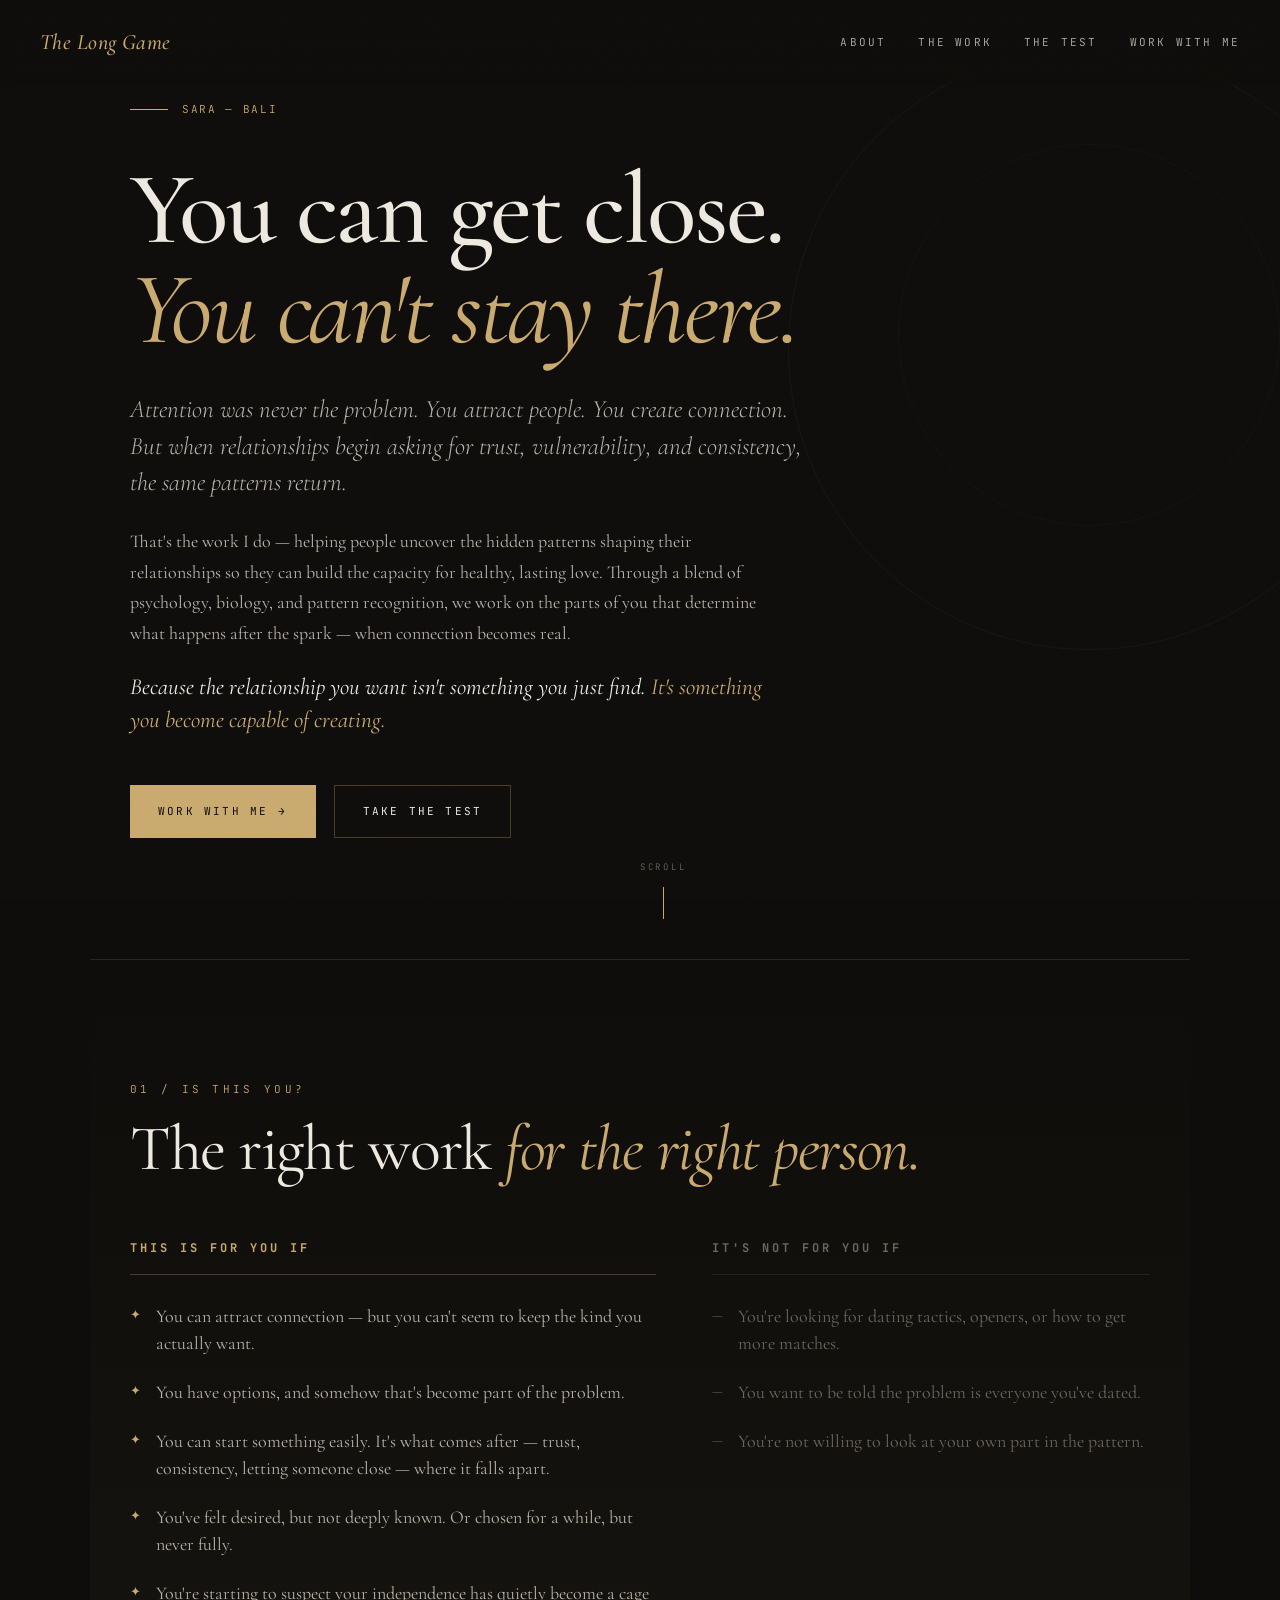
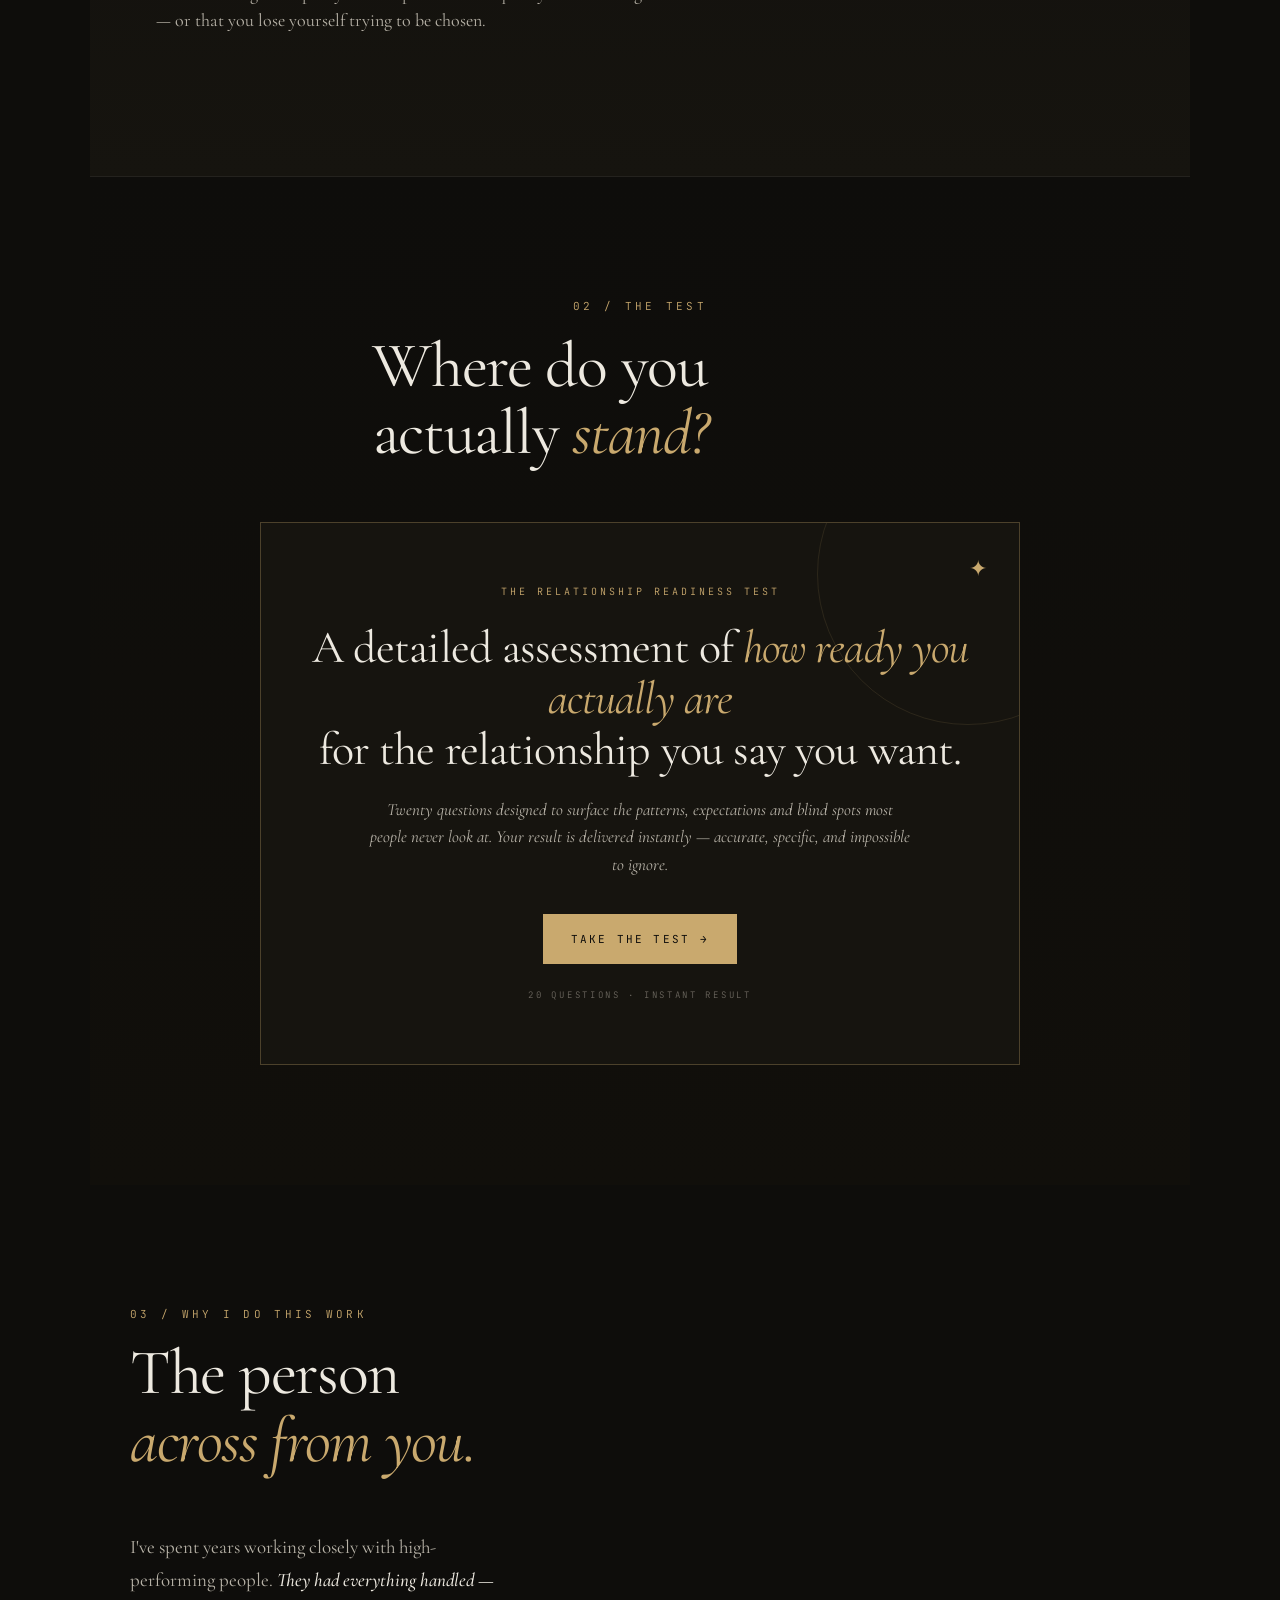
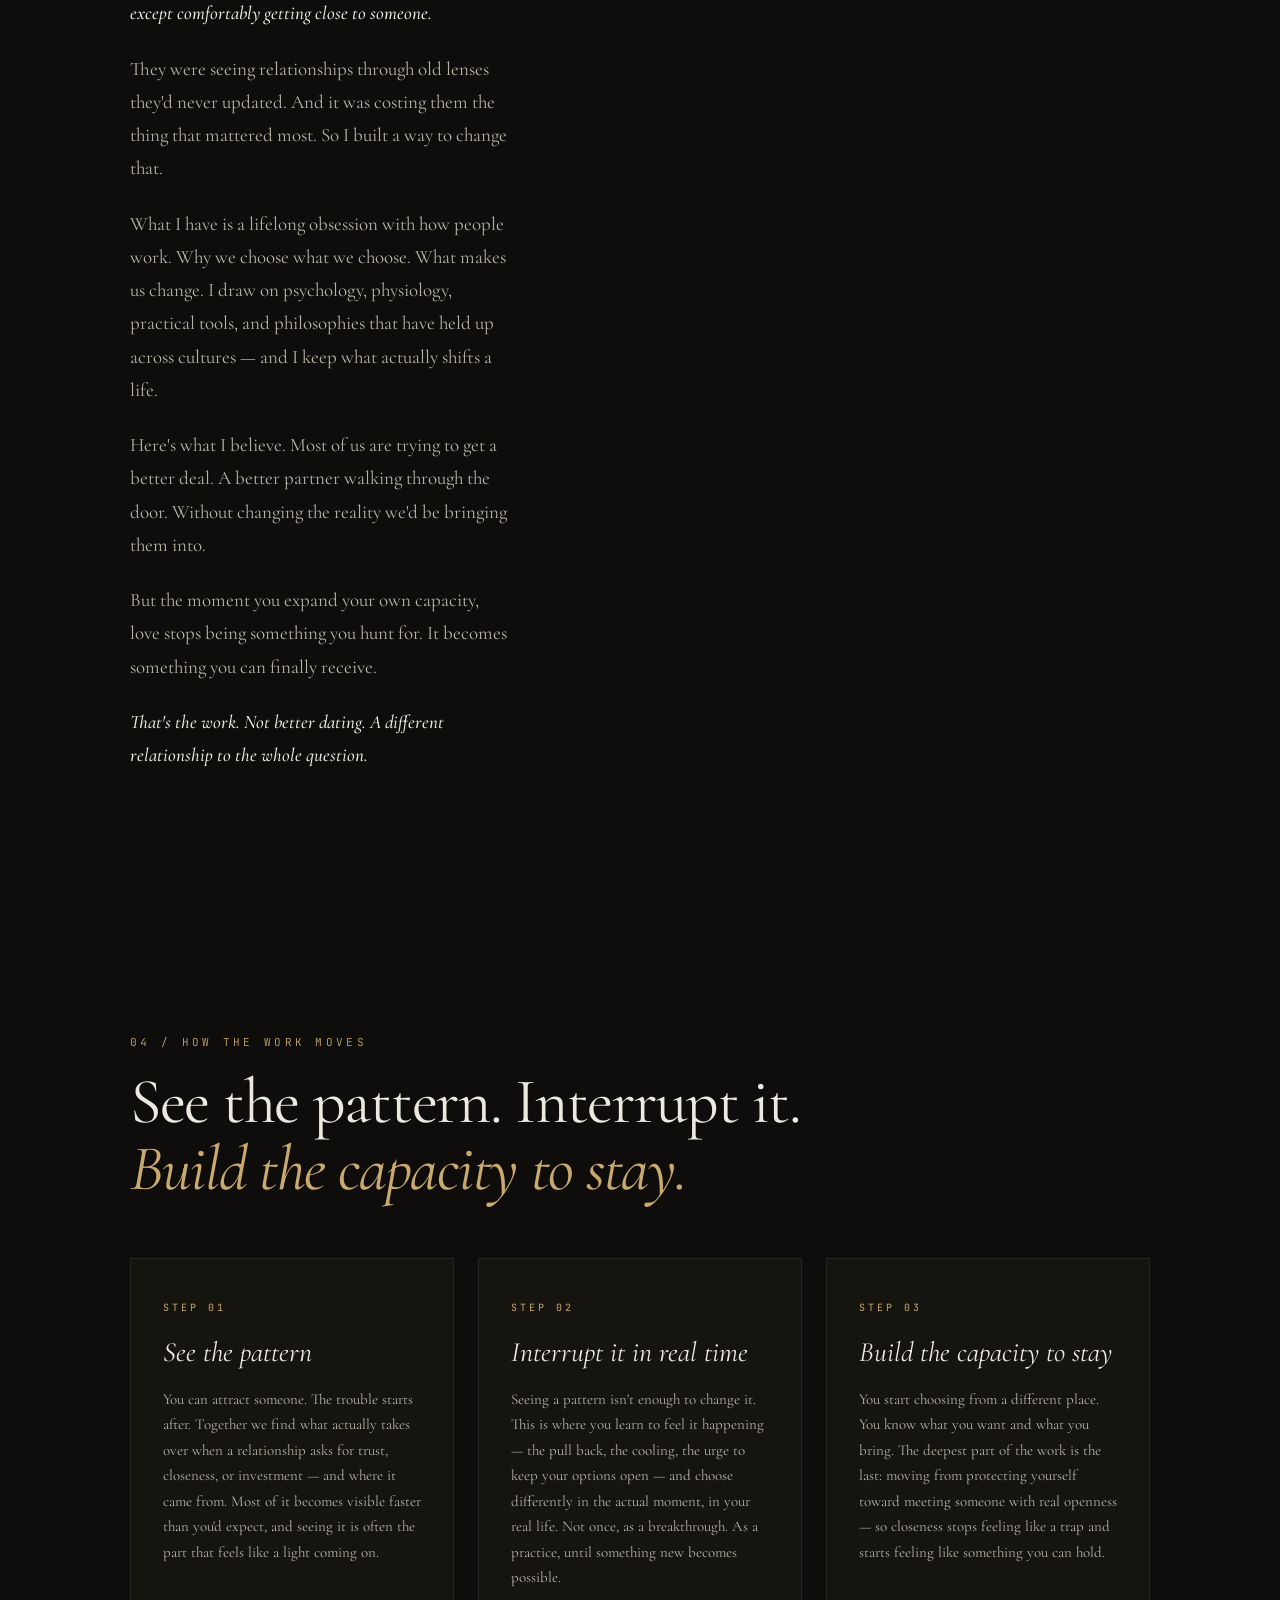
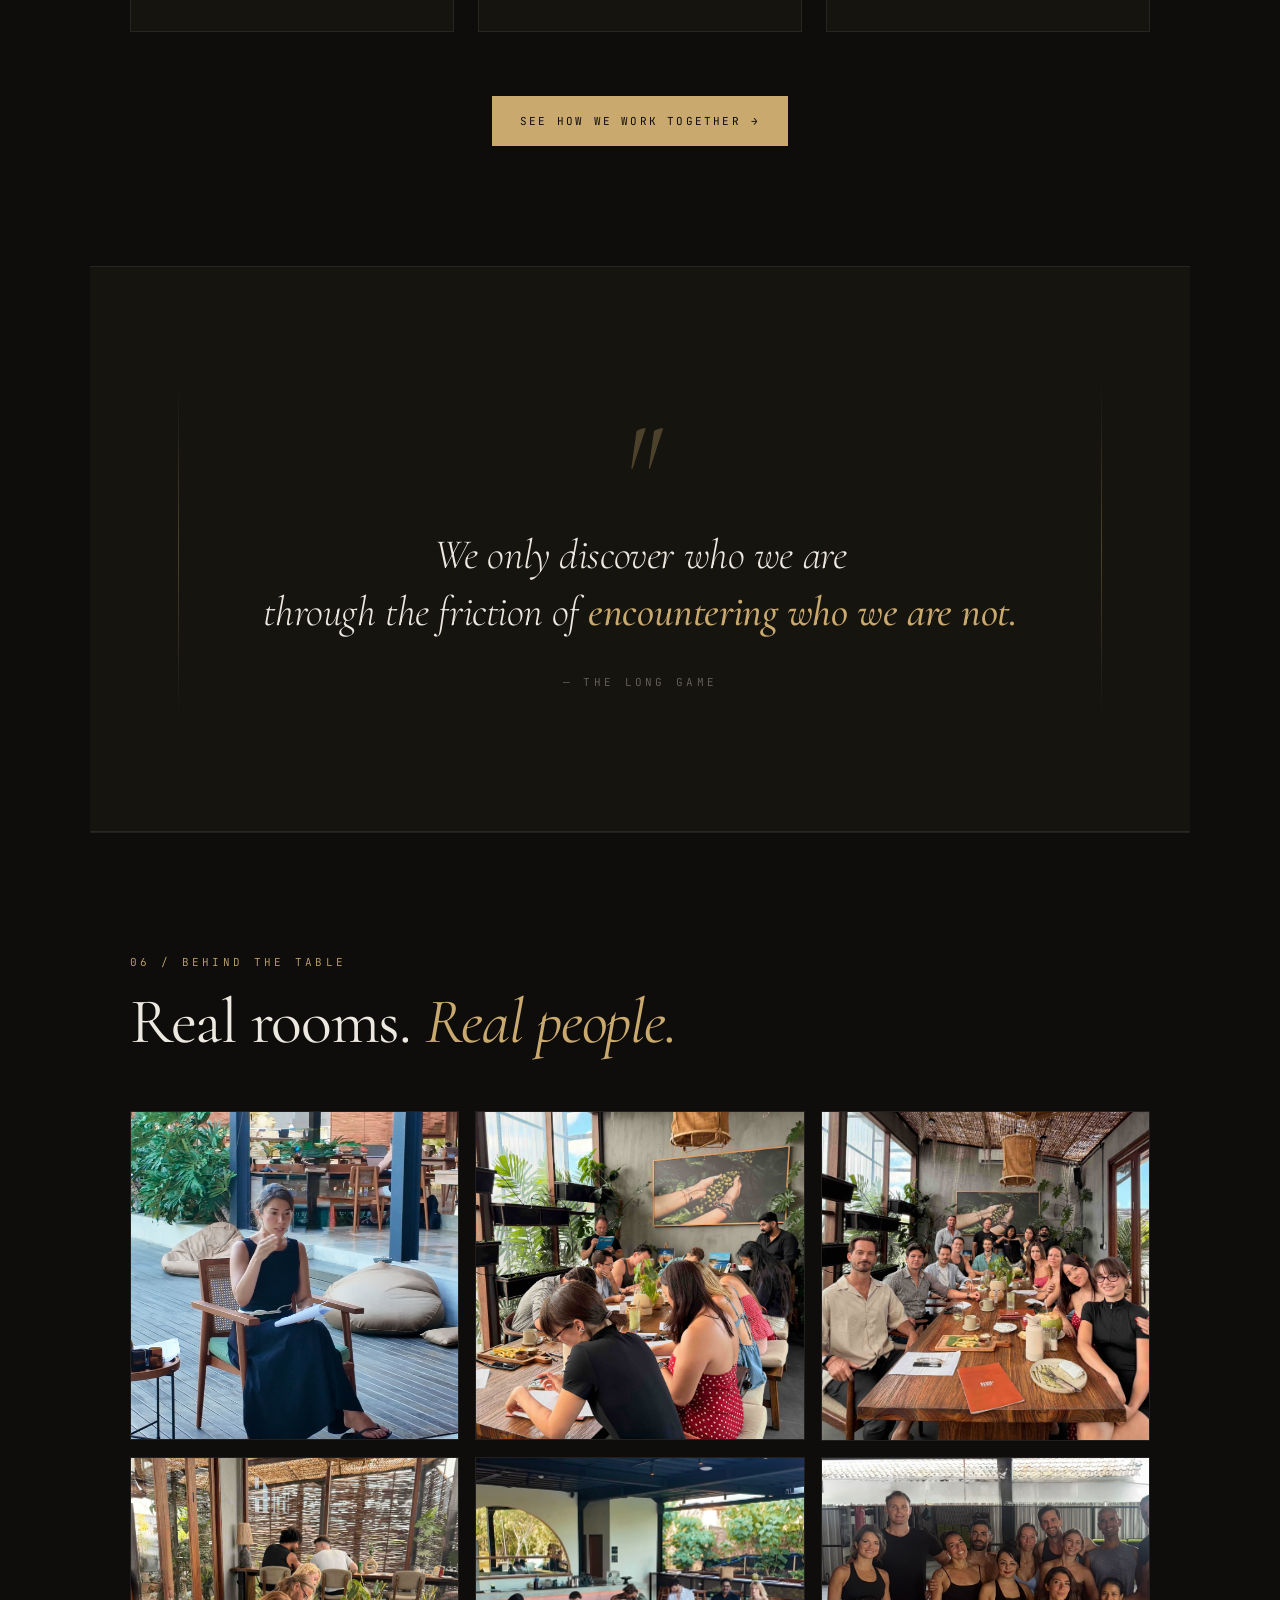
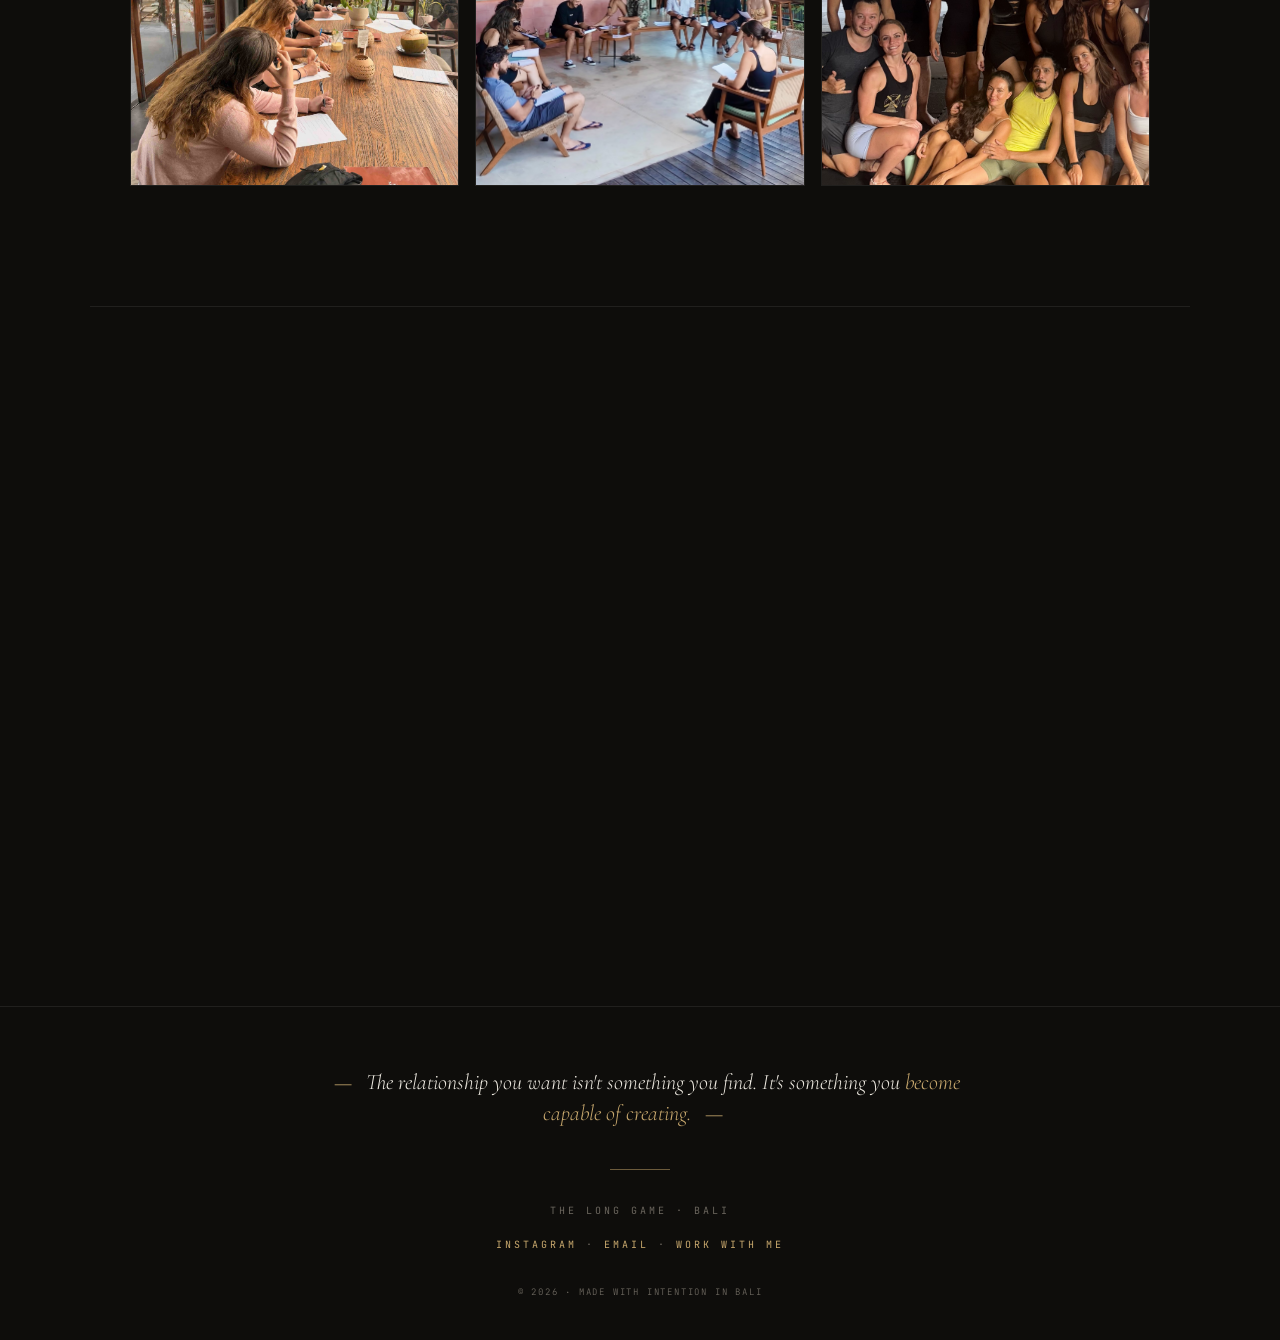
==== index-v2.html @ 8ab4382d "Add files via upload" ====
<!DOCTYPE html>
<html lang="en">
<head>
<meta charset="UTF-8">
<meta name="viewport" content="width=device-width, initial-scale=1.0">
<title>The Long Game — Sara · Bali</title>
<meta name="description" content="For people who can attract connection but struggle to sustain it. The work of building the capacity for love that lasts.">
<link rel="preconnect" href="https://fonts.googleapis.com">
<link rel="preconnect" href="https://fonts.gstatic.com" crossorigin>
<link href="https://fonts.googleapis.com/css2?family=Cormorant+Garamond:ital,wght@0,300;0,400;0,500;0,600;0,700;1,300;1,400;1,500;1,600&family=JetBrains+Mono:wght@300;400;500&display=swap" rel="stylesheet">
<style>
:root {
  --bg: #0e0d0b;
  --surface: #16140f;
  --gold: #c9a96e;
  --gold-dim: rgba(201, 169, 110, 0.12);
  --gold-mid: rgba(201, 169, 110, 0.3);
  --cream: #ede9e0;
  --soft: #b8b3a8;
  --muted: #6b665e;
  --red: #8B3A3A;
  --line: rgba(255, 255, 255, 0.08);
}
* { margin: 0; padding: 0; box-sizing: border-box; }
html { scroll-behavior: smooth; }
body {
  background: var(--bg);
  color: var(--cream);
  font-family: 'Cormorant Garamond', 'Georgia', serif;
  font-weight: 400;
  font-size: 18px;
  line-height: 1.7;
  overflow-x: hidden;
}
::selection { background: var(--gold); color: var(--bg); }
/* Grain overlay */
body::before {
  content: '';
  position: fixed;
  inset: 0;
  pointer-events: none;
  z-index: 1000;
  opacity: 0.06;
  background-image: url("data:image/svg+xml,%3Csvg viewBox='0 0 256 256' xmlns='http://www.w3.org/2000/svg'%3E%3Cfilter id='n'%3E%3CfeTurbulence type='fractalNoise' baseFrequency='0.9' numOctaves='4' stitchTiles='stitch'/%3E%3C/filter%3E%3Crect width='100%25' height='100%25' filter='url(%23n)'/%3E%3C/svg%3E");
  mix-blend-mode: overlay;
}
.mono {
  font-family: 'JetBrains Mono', monospace;
  font-weight: 300;
  letter-spacing: 0.15em;
  text-transform: uppercase;
}
/* ─── NAV ─── */
nav {
  position: fixed;
  top: 0; left: 0; right: 0;
  z-index: 100;
  padding: 24px 40px;
  display: flex;
  justify-content: space-between;
  align-items: center;
  background: linear-gradient(180deg, rgba(14, 13, 11, 0.95), rgba(14, 13, 11, 0));
  backdrop-filter: blur(8px);
  -webkit-backdrop-filter: blur(8px);
}
.logo {
  font-family: 'Cormorant Garamond', serif;
  font-style: italic;
  font-size: 22px;
  color: var(--gold);
  letter-spacing: 0.02em;
  font-weight: 500;
}
nav .links {
  display: flex;
  gap: 32px;
}
nav a {
  color: var(--soft);
  text-decoration: none;
  font-family: 'JetBrains Mono', monospace;
  font-size: 11px;
  font-weight: 300;
  letter-spacing: 0.2em;
  text-transform: uppercase;
  transition: color 0.3s ease;
}
nav a:hover { color: var(--gold); }
@media (max-width: 768px) {
  nav { padding: 18px 22px; }
  nav .links { display: none; }
}
/* ─── HERO ─── */
.hero {
  min-height: 100vh;
  position: relative;
  display: flex;
  flex-direction: column;
  justify-content: center;
  padding: 100px 40px 60px;
  max-width: 1100px;
  margin: 0 auto;
}
.hero::before {
  content: '';
  position: absolute;
  width: 600px; height: 600px;
  border-radius: 50%;
  border: 1px solid rgba(201, 169, 110, 0.06);
  top: 5%; right: -200px;
  z-index: 0;
}
.hero::after {
  content: '';
  position: absolute;
  width: 380px; height: 380px;
  border-radius: 50%;
  border: 1px solid rgba(201, 169, 110, 0.04);
  top: 15%; right: -90px;
  z-index: 0;
}
.eyebrow {
  position: relative;
  z-index: 2;
  display: inline-flex;
  align-items: center;
  gap: 14px;
  margin-bottom: 40px;
  color: var(--gold);
  font-size: 11px;
  opacity: 0;
  animation: fadeUp 1s ease 0.2s forwards;
}
.eyebrow::before {
  content: '';
  width: 38px; height: 1px;
  background: var(--gold);
}
.hero h1 {
  position: relative;
  z-index: 2;
  font-size: clamp(44px, 8vw, 104px);
  line-height: 0.98;
  font-weight: 500;
  letter-spacing: -0.025em;
  margin-bottom: 32px;
  color: var(--cream);
  opacity: 0;
  animation: fadeUp 1.2s ease 0.4s forwards;
}
.hero h1 em {
  font-style: italic;
  font-weight: 400;
  color: var(--gold);
}
.hero-sub {
  position: relative;
  z-index: 2;
  font-size: clamp(19px, 2.2vw, 25px);
  font-style: italic;
  color: var(--soft);
  max-width: 680px;
  line-height: 1.45;
  margin-bottom: 26px;
  font-weight: 300;
  opacity: 0;
  animation: fadeUp 1.2s ease 0.7s forwards;
}
.hero-body {
  position: relative;
  z-index: 2;
  font-size: 18px;
  color: var(--soft);
  max-width: 640px;
  line-height: 1.7;
  margin-bottom: 22px;
  opacity: 0;
  animation: fadeUp 1.2s ease 0.85s forwards;
}
.hero-kicker {
  position: relative;
  z-index: 2;
  font-size: clamp(19px, 2vw, 23px);
  font-style: italic;
  color: var(--cream);
  max-width: 640px;
  line-height: 1.45;
  margin-bottom: 48px;
  opacity: 0;
  animation: fadeUp 1.2s ease 1s forwards;
}
.hero-kicker em { color: var(--gold); font-style: italic; }
.hero-cta {
  position: relative;
  z-index: 2;
  display: flex;
  gap: 18px;
  flex-wrap: wrap;
  opacity: 0;
  animation: fadeUp 1.2s ease 1.15s forwards;
}
.btn {
  display: inline-flex;
  align-items: center;
  gap: 10px;
  padding: 16px 28px;
  font-family: 'JetBrains Mono', monospace;
  font-size: 11px;
  font-weight: 400;
  letter-spacing: 0.2em;
  text-transform: uppercase;
  text-decoration: none;
  cursor: pointer;
  border: none;
  transition: all 0.3s ease;
}
.btn-primary {
  background: var(--gold);
  color: var(--bg);
}
.btn-primary:hover {
  background: var(--cream);
  transform: translateY(-2px);
}
.btn-ghost {
  background: transparent;
  color: var(--cream);
  border: 1px solid var(--gold-mid);
}
.btn-ghost:hover {
  border-color: var(--gold);
  color: var(--gold);
  background: var(--gold-dim);
}
.btn .arrow {
  transition: transform 0.3s ease;
}
.btn:hover .arrow {
  transform: translateX(4px);
}
.scroll-indicator {
  position: absolute;
  bottom: 40px;
  left: 50%;
  transform: translateX(-50%);
  font-family: 'JetBrains Mono', monospace;
  font-size: 9px;
  letter-spacing: 0.3em;
  color: var(--muted);
  opacity: 0;
  animation: fadeUp 1s ease 1.3s forwards;
  text-transform: uppercase;
}
.scroll-indicator::after {
  content: '';
  display: block;
  width: 1px; height: 32px;
  background: var(--gold);
  margin: 12px auto 0;
  animation: scroll-pulse 2s ease infinite;
}
@keyframes fadeUp {
  from { opacity: 0; transform: translateY(20px); }
  to { opacity: 1; transform: translateY(0); }
}
@keyframes scroll-pulse {
  0%, 100% { transform: scaleY(1); opacity: 1; }
  50% { transform: scaleY(0.4); opacity: 0.4; }
}
/* ─── SECTION GENERAL ─── */
section {
  padding: 120px 40px;
  max-width: 1100px;
  margin: 0 auto;
  position: relative;
}
.section-num {
  font-family: 'JetBrains Mono', monospace;
  font-size: 11px;
  font-weight: 300;
  letter-spacing: 0.3em;
  color: var(--gold);
  margin-bottom: 16px;
  display: block;
  text-transform: uppercase;
}
.section-title {
  font-size: clamp(36px, 5.5vw, 64px);
  line-height: 1.05;
  font-weight: 400;
  letter-spacing: -0.02em;
  margin-bottom: 56px;
  color: var(--cream);
  max-width: 820px;
}
.section-title em {
  font-style: italic;
  color: var(--gold);
}
/* ─── FILTER (Is this you) ─── */
.filter-section {
  background: linear-gradient(180deg, var(--bg) 0%, var(--surface) 100%);
  border-top: 1px solid var(--line);
}
.filter-grid {
  display: grid;
  grid-template-columns: 1.2fr 1fr;
  gap: 56px;
}
@media (max-width: 900px) {
  .filter-grid { grid-template-columns: 1fr; gap: 40px; }
}
.filter-col h3 {
  font-family: 'JetBrains Mono', monospace;
  font-size: 12px;
  letter-spacing: 0.25em;
  text-transform: uppercase;
  color: var(--gold);
  margin-bottom: 28px;
  padding-bottom: 16px;
  border-bottom: 1px solid var(--gold-mid);
}
.filter-col.no h3 { color: var(--muted); border-bottom-color: var(--line); }
.filter-col ul { list-style: none; }
.filter-col li {
  font-size: 18px;
  line-height: 1.5;
  color: var(--soft);
  margin-bottom: 22px;
  padding-left: 26px;
  position: relative;
}
.filter-col li::before {
  content: '✦';
  position: absolute;
  left: 0;
  color: var(--gold);
  font-size: 13px;
  top: 3px;
}
.filter-col.no li { color: var(--muted); }
.filter-col.no li::before { content: '—'; color: var(--muted); }
/* ─── ABOUT ─── */
.about-grid {
  display: grid;
  grid-template-columns: 1fr 1fr;
  gap: 80px;
  align-items: center;
}
@media (max-width: 900px) {
  .about-grid { grid-template-columns: 1fr; gap: 60px; }
}
.about-text p {
  font-size: 19px;
  line-height: 1.75;
  color: var(--soft);
  margin-bottom: 22px;
}
.about-text p strong {
  color: var(--cream);
  font-weight: 500;
  font-style: italic;
}
.about-text iframe { width: 100%; aspect-ratio: 16/9; height: auto; border: 1px solid var(--gold-mid); }
/* ─── HOW THE WORK MOVES (steps) ─── */
.steps-section { background: var(--bg); }
.steps-grid {
  display: grid;
  grid-template-columns: repeat(3, 1fr);
  gap: 24px;
}
@media (max-width: 900px) { .steps-grid { grid-template-columns: 1fr; } }
.step-card {
  background: var(--surface);
  border: 1px solid var(--line);
  padding: 40px 32px;
  position: relative;
  overflow: hidden;
  transition: all 0.4s ease;
}
.step-card:hover { border-color: var(--gold-mid); transform: translateY(-4px); }
.step-num {
  font-family: 'JetBrains Mono', monospace;
  font-size: 10px;
  letter-spacing: 0.3em;
  color: var(--gold);
  text-transform: uppercase;
  margin-bottom: 20px;
}
.step-card h3 {
  font-size: 28px;
  font-weight: 400;
  font-style: italic;
  color: var(--cream);
  margin-bottom: 18px;
  line-height: 1.15;
}
.step-card p { font-size: 15px; line-height: 1.7; color: var(--soft); }
.steps-cta { text-align: center; margin-top: 64px; }
/* ─── PHILOSOPHY QUOTE ─── */
.quote-section {
  padding: 140px 40px;
  text-align: center;
  background: var(--surface);
  border-top: 1px solid var(--line);
  border-bottom: 1px solid var(--line);
  position: relative;
  overflow: hidden;
}
.quote-section::before, .quote-section::after {
  content: '';
  position: absolute;
  width: 1px;
  background: linear-gradient(180deg, transparent, var(--gold-mid), transparent);
  height: 60%;
  top: 20%;
}
.quote-section::before { left: 8%; }
.quote-section::after { right: 8%; }
.quote-mark {
  font-family: 'Cormorant Garamond', serif;
  font-size: 120px;
  color: var(--gold);
  line-height: 1;
  opacity: 0.3;
  font-style: italic;
}
.quote-text {
  font-size: clamp(24px, 3.5vw, 42px);
  font-style: italic;
  font-weight: 300;
  line-height: 1.35;
  max-width: 900px;
  margin: 0 auto 32px;
  color: var(--cream);
  letter-spacing: -0.01em;
}
.quote-text em { color: var(--gold); font-weight: 500; }
.quote-attribution {
  font-family: 'JetBrains Mono', monospace;
  font-size: 11px;
  letter-spacing: 0.3em;
  color: var(--muted);
  text-transform: uppercase;
}
/* ─── THE TEST ─── */
.test-section {
  background: linear-gradient(180deg, var(--bg) 0%, #110f0b 100%);
  text-align: center;
  border-top: 1px solid var(--line);
}
.test-card {
  max-width: 760px;
  margin: 40px auto 0;
  padding: 60px 50px;
  background: var(--surface);
  border: 1px solid var(--gold-mid);
  position: relative;
  overflow: hidden;
}
.test-card::before {
  content: '';
  position: absolute;
  width: 300px; height: 300px;
  border-radius: 50%;
  border: 1px solid var(--gold-mid);
  top: -100px; right: -100px;
  opacity: 0.4;
}
.test-card::after {
  content: '✦';
  position: absolute;
  top: 28px; right: 32px;
  color: var(--gold);
  font-size: 22px;
  font-family: 'Cormorant Garamond', serif;
}
.test-eyebrow {
  font-family: 'JetBrains Mono', monospace;
  font-size: 10px;
  letter-spacing: 0.3em;
  color: var(--gold);
  text-transform: uppercase;
  margin-bottom: 22px;
  position: relative;
  z-index: 2;
}
.test-card h3 {
  font-size: clamp(30px, 4.5vw, 46px);
  font-weight: 400;
  line-height: 1.1;
  color: var(--cream);
  margin-bottom: 22px;
  letter-spacing: -0.02em;
  position: relative;
  z-index: 2;
}
.test-card h3 em { font-style: italic; color: var(--gold); }
.test-card p {
  font-size: 17px;
  font-style: italic;
  color: var(--soft);
  line-height: 1.6;
  max-width: 540px;
  margin: 0 auto 36px;
  position: relative;
  z-index: 2;
}
.test-meta {
  font-family: 'JetBrains Mono', monospace;
  font-size: 9px;
  letter-spacing: 0.3em;
  color: var(--muted);
  text-transform: uppercase;
  margin-top: 24px;
  position: relative;
  z-index: 2;
}
/* ─── TESTIMONIALS (placeholder — unhide when testimonials arrive) ─── */
.proof-section { background: var(--surface); border-top: 1px solid var(--line); border-bottom: 1px solid var(--line); text-align: center; }
.proof-grid { display: grid; grid-template-columns: repeat(3, 1fr); gap: 24px; margin-top: 40px; text-align: left; }
@media (max-width: 900px) { .proof-grid { grid-template-columns: 1fr; } }
.proof-card { background: var(--bg); border: 1px solid var(--line); padding: 36px 30px; }
.proof-card p { font-size: 18px; font-style: italic; color: var(--cream); line-height: 1.5; margin-bottom: 22px; }
.proof-card .who { font-family: 'JetBrains Mono', monospace; font-size: 10px; letter-spacing: 0.2em; text-transform: uppercase; color: var(--gold); }
/* ─── WORKSHOPS GALLERY ─── */
.gallery-section {
  background: var(--bg);
  border-top: 1px solid var(--line);
  border-bottom: 1px solid var(--line);
}
.gallery-grid {
  display: grid;
  grid-template-columns: repeat(3, 1fr);
  gap: 16px;
  margin-top: 40px;
}
@media (max-width: 768px) { .gallery-grid { grid-template-columns: repeat(2, 1fr); } }
.gallery-item {
  position: relative;
  aspect-ratio: 1;
  background: var(--bg);
  border: 1px solid var(--line);
  overflow: hidden;
  cursor: pointer;
  transition: border-color 0.3s ease;
}
.gallery-item:hover { border-color: var(--gold-mid); }
.gallery-img {
  width: 100%; height: 100%;
  object-fit: cover; object-position: center;
  display: block;
  transition: transform 0.5s ease;
  filter: grayscale(8%);
}
.gallery-item:hover .gallery-img { transform: scale(1.04); }
/* ─── CTA / CONTACT ─── */
.cta-section {
  padding: 160px 40px;
  text-align: center;
  background: var(--bg);
  position: relative;
  overflow: hidden;
}
.cta-section::before {
  content: '';
  position: absolute;
  width: 800px; height: 800px;
  border-radius: 50%;
  border: 1px solid rgba(201, 169, 110, 0.04);
  top: 50%; left: 50%;
  transform: translate(-50%, -50%);
}
.cta-section::after {
  content: '';
  position: absolute;
  width: 500px; height: 500px;
  border-radius: 50%;
  border: 1px solid rgba(201, 169, 110, 0.06);
  top: 50%; left: 50%;
  transform: translate(-50%, -50%);
}
.cta-content { position: relative; z-index: 2; max-width: 800px; margin: 0 auto; }
.cta-heading {
  font-size: clamp(40px, 6vw, 76px);
  line-height: 1;
  font-weight: 400;
  letter-spacing: -0.025em;
  color: var(--cream);
  margin-bottom: 32px;
}
.cta-heading em { font-style: italic; color: var(--gold); }
.cta-sub { font-size: 20px; font-style: italic; color: var(--soft); margin-bottom: 48px; line-height: 1.5; }
.cta-row { display: flex; gap: 18px; justify-content: center; flex-wrap: wrap; }
/* ─── FOOTER ─── */
footer { padding: 60px 40px 40px; border-top: 1px solid var(--line); text-align: center; background: var(--bg); }
.footer-quote {
  font-size: 22px;
  font-style: italic;
  color: var(--cream);
  font-weight: 300;
  max-width: 700px;
  margin: 0 auto 40px;
  line-height: 1.4;
}
.footer-quote em { color: var(--gold); font-style: italic; }
.footer-quote::before, .footer-quote::after { content: '—'; color: var(--gold); margin: 0 14px; }
.footer-meta {
  font-family: 'JetBrains Mono', monospace;
  font-size: 10px;
  letter-spacing: 0.3em;
  color: var(--muted);
  text-transform: uppercase;
}
.footer-meta a { color: var(--gold); text-decoration: none; transition: color 0.3s ease; }
.footer-meta a:hover { color: var(--cream); }
.footer-divider { width: 60px; height: 1px; background: var(--gold); margin: 32px auto; opacity: 0.5; }
/* ─── HERO IMAGE ─── */
.hero-image {
  position: absolute;
  right: -40px; top: 50%;
  transform: translateY(-50%);
  width: 46%; height: 85%;
  overflow: hidden; z-index: 1;
  border: 1px solid rgba(201, 169, 110, 0.1);
}
.hero-image::before {
  content: '';
  position: absolute; inset: 0;
  background: linear-gradient(100deg, var(--bg) 0%, rgba(14,13,11,0.3) 45%, transparent 100%);
  z-index: 2;
}
.hero-image::after { content: ''; position: absolute; inset: 0; background: rgba(14, 13, 11, 0.35); z-index: 1; }
.hero-image img { width: 100%; height: 100%; object-fit: cover; object-position: center 30%; filter: grayscale(15%) brightness(0.9); }
@media (max-width: 900px) { .hero-image { display: none; } }
/* Subtle scroll reveal */
.reveal { opacity: 0; transform: translateY(30px); transition: opacity 1s ease, transform 1s ease; }
.reveal.visible { opacity: 1; transform: translateY(0); }
/* ─── MOBILE REFINEMENTS ─── */
@media (max-width: 768px) {
  section { padding: 80px 22px; }
  .hero { padding: 112px 22px 90px; min-height: auto; }
  .hero h1 { margin-bottom: 26px; }
  .hero-sub { margin-bottom: 22px; }
  .quote-section { padding: 90px 22px; }
  .cta-section { padding: 110px 22px; }
  .test-card { padding: 46px 26px; }
  .filter-section, .steps-section { padding-top: 80px; padding-bottom: 80px; }
  .hero-cta { flex-direction: column; align-items: stretch; }
  .hero-cta .btn, .cta-row .btn { width: 100%; justify-content: center; }
  .cta-row { flex-direction: column; align-items: stretch; }
}
</style>
</head>
<body>
<!-- NAV -->
<nav>
  <div class="logo">The Long Game</div>
  <div class="links">
    <a href="#about">About</a>
    <a href="#method">The Work</a>
    <a href="#test">The Test</a>
    <a href="/pricing">Work With Me</a>
  </div>
</nav>
<!-- HERO -->
<section class="hero">
  <div class="eyebrow mono">Sara — Bali</div>
  <h1>You can get close.<br><em>You can't stay there.</em></h1>
  <p class="hero-sub">Attention was never the problem. You attract people. You create connection. But when relationships begin asking for trust, vulnerability, and consistency, the same patterns return.</p>
  <p class="hero-body">That's the work I do — helping people uncover the hidden patterns shaping their relationships so they can build the capacity for healthy, lasting love. Through a blend of psychology, biology, and pattern recognition, we work on the parts of you that determine what happens after the spark — when connection becomes real.</p>
  <p class="hero-kicker">Because the relationship you want isn't something you just find. <em>It's something you become capable of creating.</em></p>
  <div class="hero-cta">
    <a href="/pricing" class="btn btn-primary">
      <span>Work With Me</span>
      <span class="arrow">→</span>
    </a>
    <a href="#test" class="btn btn-ghost">
      <span>Take the Test</span>
    </a>
  </div>
  <p><br><br></p>
  <div class="scroll-indicator mono">Scroll</div>
</section>
<!-- FILTER -->
<section id="for-you" class="filter-section reveal">
  <span class="section-num">01 / Is this you?</span>
  <h2 class="section-title">The right work <em>for the right person.</em></h2>
  <div class="filter-grid">
    <div class="filter-col yes">
      <h3>This is for you if</h3>
      <ul>
        <li>You can attract connection — but you can't seem to keep the kind you actually want.</li>
        <li>You have options, and somehow that's become part of the problem.</li>
        <li>You can start something easily. It's what comes after — trust, consistency, letting someone close — where it falls apart.</li>
        <li>You've felt desired, but not deeply known. Or chosen for a while, but never fully.</li>
        <li>You're starting to suspect your independence has quietly become a cage — or that you lose yourself trying to be chosen.</li>
      </ul>
    </div>
    <div class="filter-col no">
      <h3>It's not for you if</h3>
      <ul>
        <li>You're looking for dating tactics, openers, or how to get more matches.</li>
        <li>You want to be told the problem is everyone you've dated.</li>
        <li>You're not willing to look at your own part in the pattern.</li>
      </ul>
    </div>
  </div>
</section>
<!-- THE TEST (moved up — capture at the recognition peak) -->
<section id="test" class="test-section reveal">
  <span class="section-num">02 / The Test</span>
  <h2 class="section-title">Where do you<br>actually <em>stand?</em></h2>
  <div class="test-card">
    <div class="test-eyebrow mono">The Relationship Readiness Test</div>
    <h3>A detailed assessment of <em>how ready you actually are</em><br>for the relationship you say you want.</h3>
    <p>Twenty questions designed to surface the patterns, expectations and blind spots most people never look at. Your result is delivered instantly — accurate, specific, and impossible to ignore.</p>
    <a href="https://www.saraarbani.com/relationship-readiness-quiz" target="_blank" rel="noopener" class="btn btn-primary">
      <span>Take the Test</span>
      <span class="arrow">→</span>
    </a>
    <div class="test-meta mono">20 Questions · Instant Result</div>
  </div>
</section>
<!-- ABOUT -->
<section id="about" class="reveal">
  <span class="section-num">03 / Why I do this work</span>
  <h2 class="section-title">The person<br><em>across from you.</em></h2>
  <div class="about-grid">
    <div class="about-text">
      <p>I've spent years working closely with high-performing people. <strong>They had everything handled — except comfortably getting close to someone.</strong></p>
      <p>They were seeing relationships through old lenses they'd never updated. And it was costing them the thing that mattered most. So I built a way to change that.</p>
      <p>What I have is a lifelong obsession with how people work. Why we choose what we choose. What makes us change. I draw on psychology, physiology, practical tools, and philosophies that have held up across cultures — and I keep what actually shifts a life.</p>
      <p>Here's what I believe. Most of us are trying to get a better deal. A better partner walking through the door. Without changing the reality we'd be bringing them into.</p>
      <p>But the moment you expand your own capacity, love stops being something you hunt for. It becomes something you can finally receive.</p>
      <p><strong>That's the work. Not better dating. A different relationship to the whole question.</strong></p>
    </div>
    <iframe width="560" height="315" src="https://www.youtube.com/embed/5GcVeJepIIs?si=flMz0RzaoOUw-oSl" title="YouTube video player" frameborder="0" allow="accelerometer; autoplay; clipboard-write; encrypted-media; gyroscope; picture-in-picture; web-share" referrerpolicy="strict-origin-when-cross-origin" allowfullscreen></iframe>
  </div>
</section>
<!-- HOW THE WORK MOVES -->
<section id="method" class="steps-section reveal">
  <span class="section-num">04 / How the work moves</span>
  <h2 class="section-title">See the pattern. Interrupt it.<br><em>Build the capacity to stay.</em></h2>
  <div class="steps-grid">
    <div class="step-card">
      <div class="step-num">Step 01</div>
      <h3>See the pattern</h3>
      <p>You can attract someone. The trouble starts after. Together we find what actually takes over when a relationship asks for trust, closeness, or investment — and where it came from. Most of it becomes visible faster than you'd expect, and seeing it is often the part that feels like a light coming on.</p>
    </div>
    <div class="step-card">
      <div class="step-num">Step 02</div>
      <h3>Interrupt it in real time</h3>
      <p>Seeing a pattern isn't enough to change it. This is where you learn to feel it happening — the pull back, the cooling, the urge to keep your options open — and choose differently in the actual moment, in your real life. Not once, as a breakthrough. As a practice, until something new becomes possible.</p>
    </div>
    <div class="step-card">
      <div class="step-num">Step 03</div>
      <h3>Build the capacity to stay</h3>
      <p>You start choosing from a different place. You know what you want and what you bring. The deepest part of the work is the last: moving from protecting yourself toward meeting someone with real openness — so closeness stops feeling like a trap and starts feeling like something you can hold.</p>
    </div>
  </div>
  <div class="steps-cta">
    <a href="/pricing" class="btn btn-primary">
      <span>See How We Work Together</span>
      <span class="arrow">→</span>
    </a>
  </div>
</section>
<!-- ============================================================ -->
<!-- TESTIMONIALS — unhide this section when your video/written  -->
<!-- testimonials are ready (replace the placeholder cards).     -->
<!-- ============================================================ -->
<!--
<section id="proof" class="proof-section reveal">
  <span class="section-num">05 / In their words</span>
  <h2 class="section-title">What changes <em>when you see it.</em></h2>
  <div class="proof-grid">
    <div class="proof-card">
      <p>"Testimonial quote goes here."</p>
      <div class="who">First name · Context</div>
    </div>
    <div class="proof-card">
      <p>"Testimonial quote goes here."</p>
      <div class="who">First name · Context</div>
    </div>
    <div class="proof-card">
      <p>"Testimonial quote goes here."</p>
      <div class="who">First name · Context</div>
    </div>
  </div>
</section>
-->
<!-- QUOTE (moved deeper, after recognition has compounded) -->
<section class="quote-section reveal">
  <div class="quote-mark">"</div>
  <p class="quote-text">We only discover who we are<br>through the friction of <em>encountering who we are not.</em></p>
  <div class="quote-attribution mono">— The Long Game</div>
</section>
<!-- GALLERY -->
<section class="gallery-section reveal">
  <span class="section-num">06 / Behind the Table</span>
  <h2 class="section-title">Real rooms. <em>Real people.</em></h2>
  <div class="gallery-grid">
    <div class="gallery-item"><img src="images/Tezza-0713.JPG" alt="Workshop" class="gallery-img"></div>
    <div class="gallery-item"><img src="images/IMG_2845.jpg" alt="Group" class="gallery-img"></div>
    <div class="gallery-item"><img src="images/IMG_2852.jpg" alt="Workshop session" class="gallery-img"></div>
    <div class="gallery-item"><img src="images/IMG_4141.jpg" alt="Sara" class="gallery-img"></div>
    <div class="gallery-item"><img src="images/Tezza-8433.JPG" alt="Workshop" class="gallery-img"></div>
    <div class="gallery-item"><img src="images/IMG_4745.jpg" alt="Community" class="gallery-img"></div>
  </div>
</section>
<!-- CTA -->
<section id="contact" class="cta-section reveal">
  <div class="cta-content">
    <span class="section-num">07 / Begin</span>
    <h2 class="cta-heading">Ready to become someone<br><em>who can stay?</em></h2>
    <p class="cta-sub">There are a few ways to begin, depending on where you are and what you're ready for. See them, and choose your starting point.</p>
    <div class="cta-row">
      <a href="/pricing" class="btn btn-primary">
        <span>Work With Me</span>
        <span class="arrow">→</span>
      </a>
      <a href="https://calendly.com/biobible/30min" target="_blank" rel="noopener" class="btn btn-ghost">
        <span>Book a 20-min Call</span>
      </a>
    </div>
  </div>
</section>
<!-- FOOTER -->
<footer>
  <p class="footer-quote">The relationship you want isn't something you find. It's something you <em>become capable of creating.</em></p>
  <div class="footer-divider"></div>
  <div class="footer-meta">
    The Long Game · Bali<br><br>
    <a href="https://instagram.com/saraabani" target="_blank" rel="noopener">Instagram</a> ·
    <a href="mailto:tehrunners@gmail.com">Email</a> ·
    <a href="/pricing">Work With Me</a>
  </div>
  <p style="margin-top: 32px; font-size: 9px; color: var(--muted); letter-spacing: 0.2em;" class="mono">© 2026 · Made with intention in Bali</p>
</footer>
<script>
const observer = new IntersectionObserver((entries) => {
  entries.forEach(entry => {
    if (entry.isIntersecting) { entry.target.classList.add('visible'); }
  });
}, { threshold: 0.1 });
document.querySelectorAll('.reveal').forEach(el => observer.observe(el));
</script>
</body>
</html>
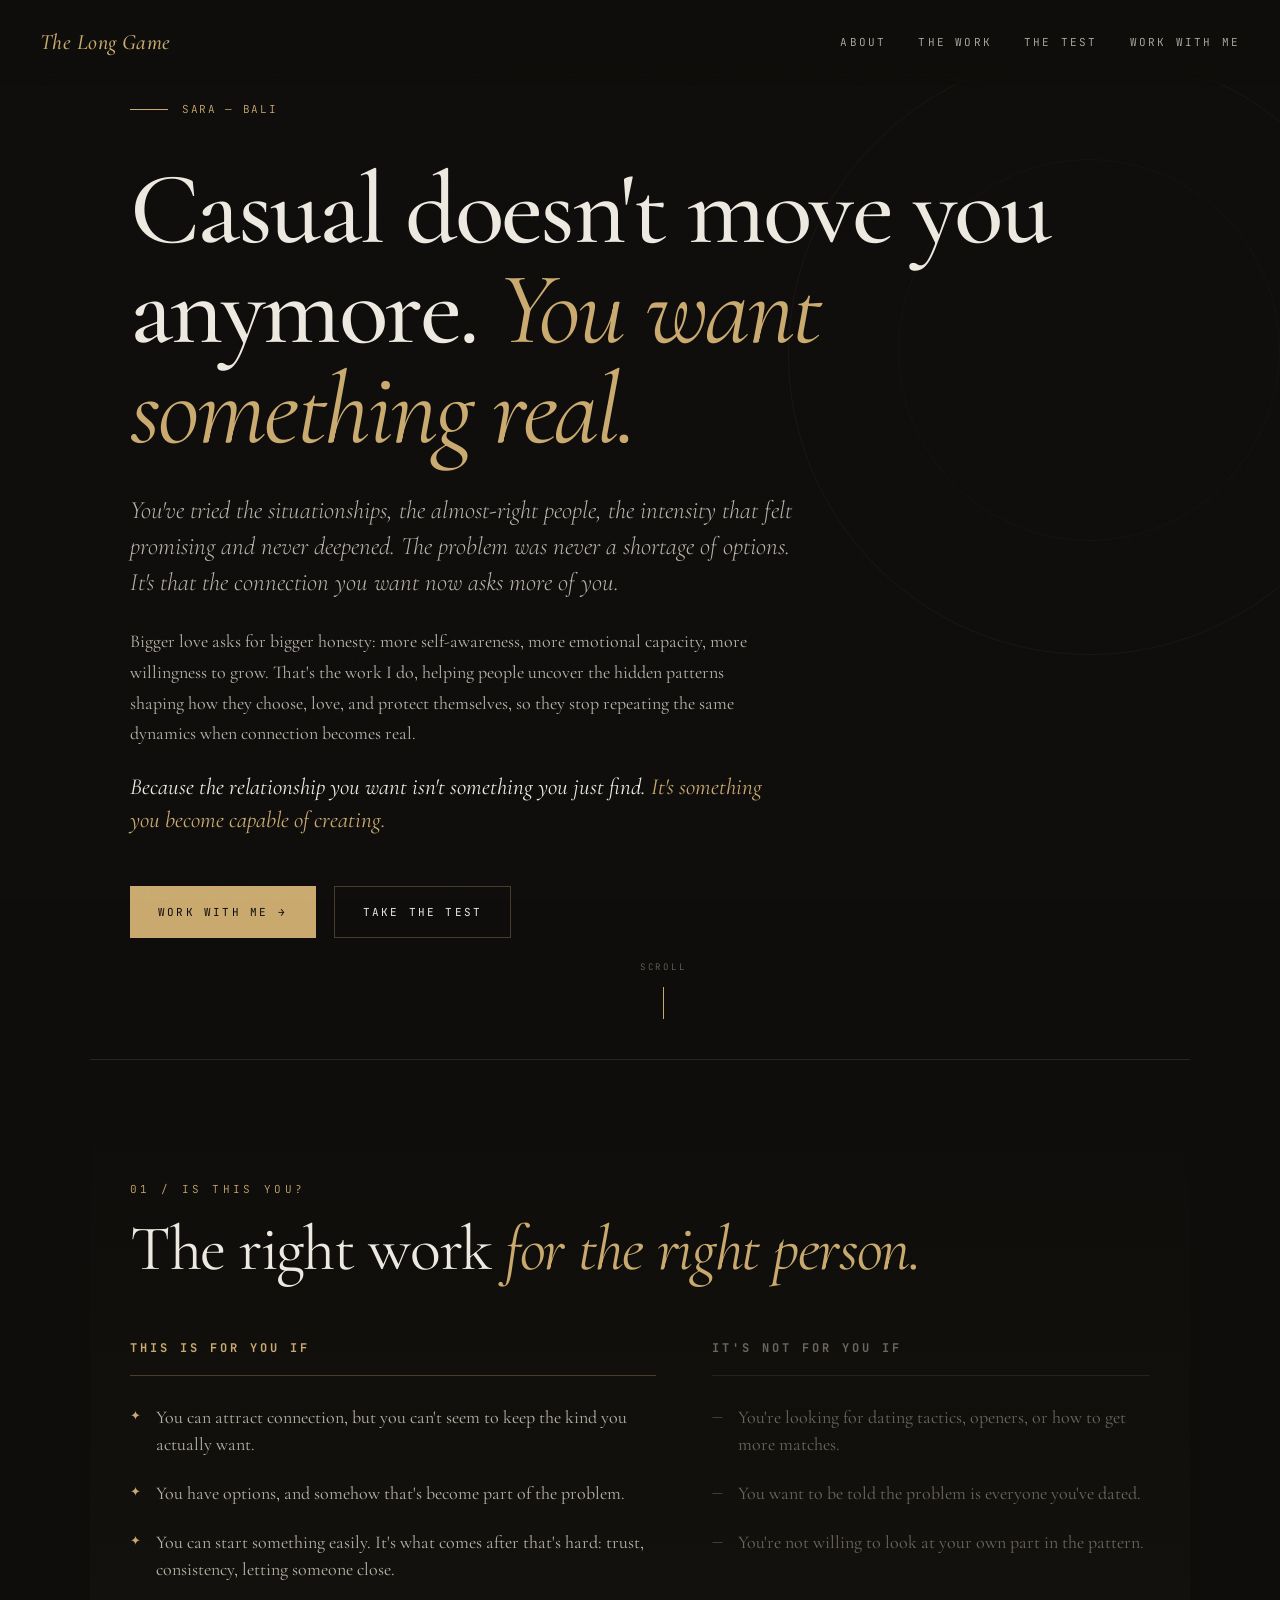
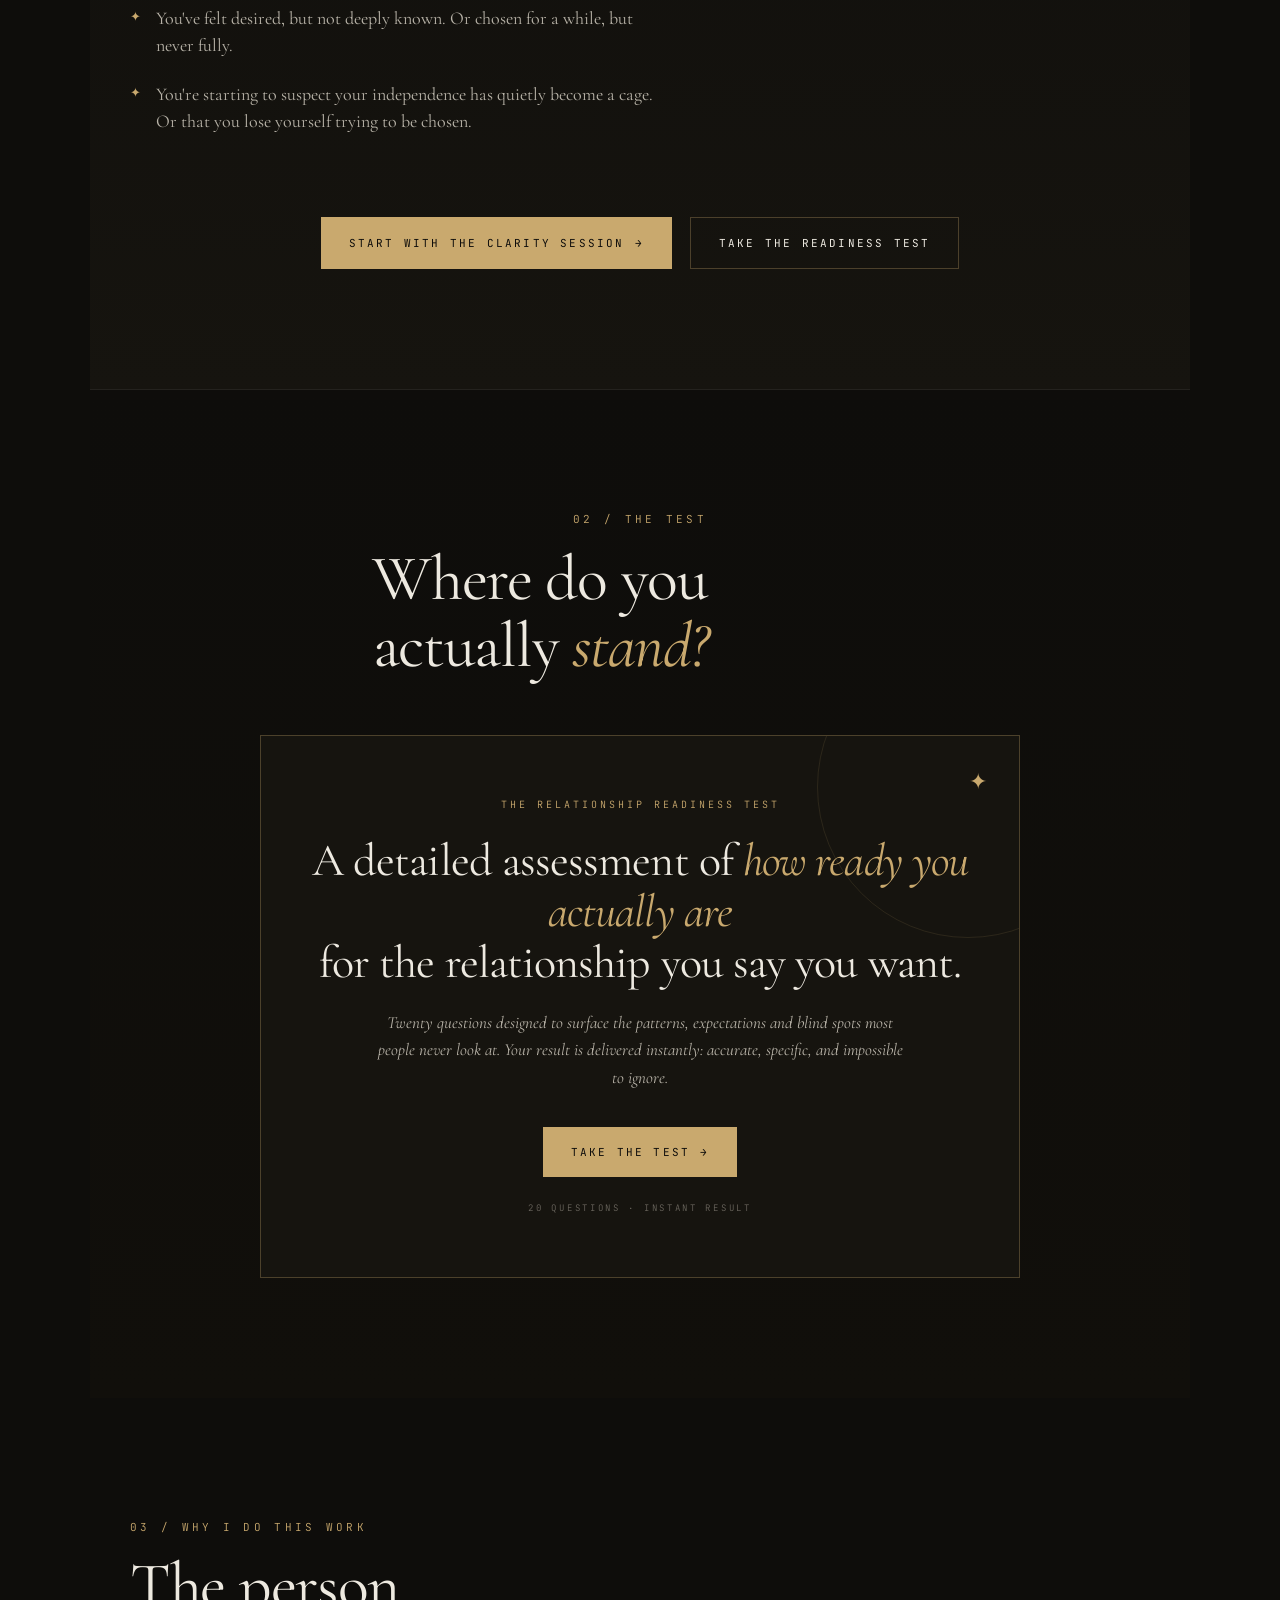
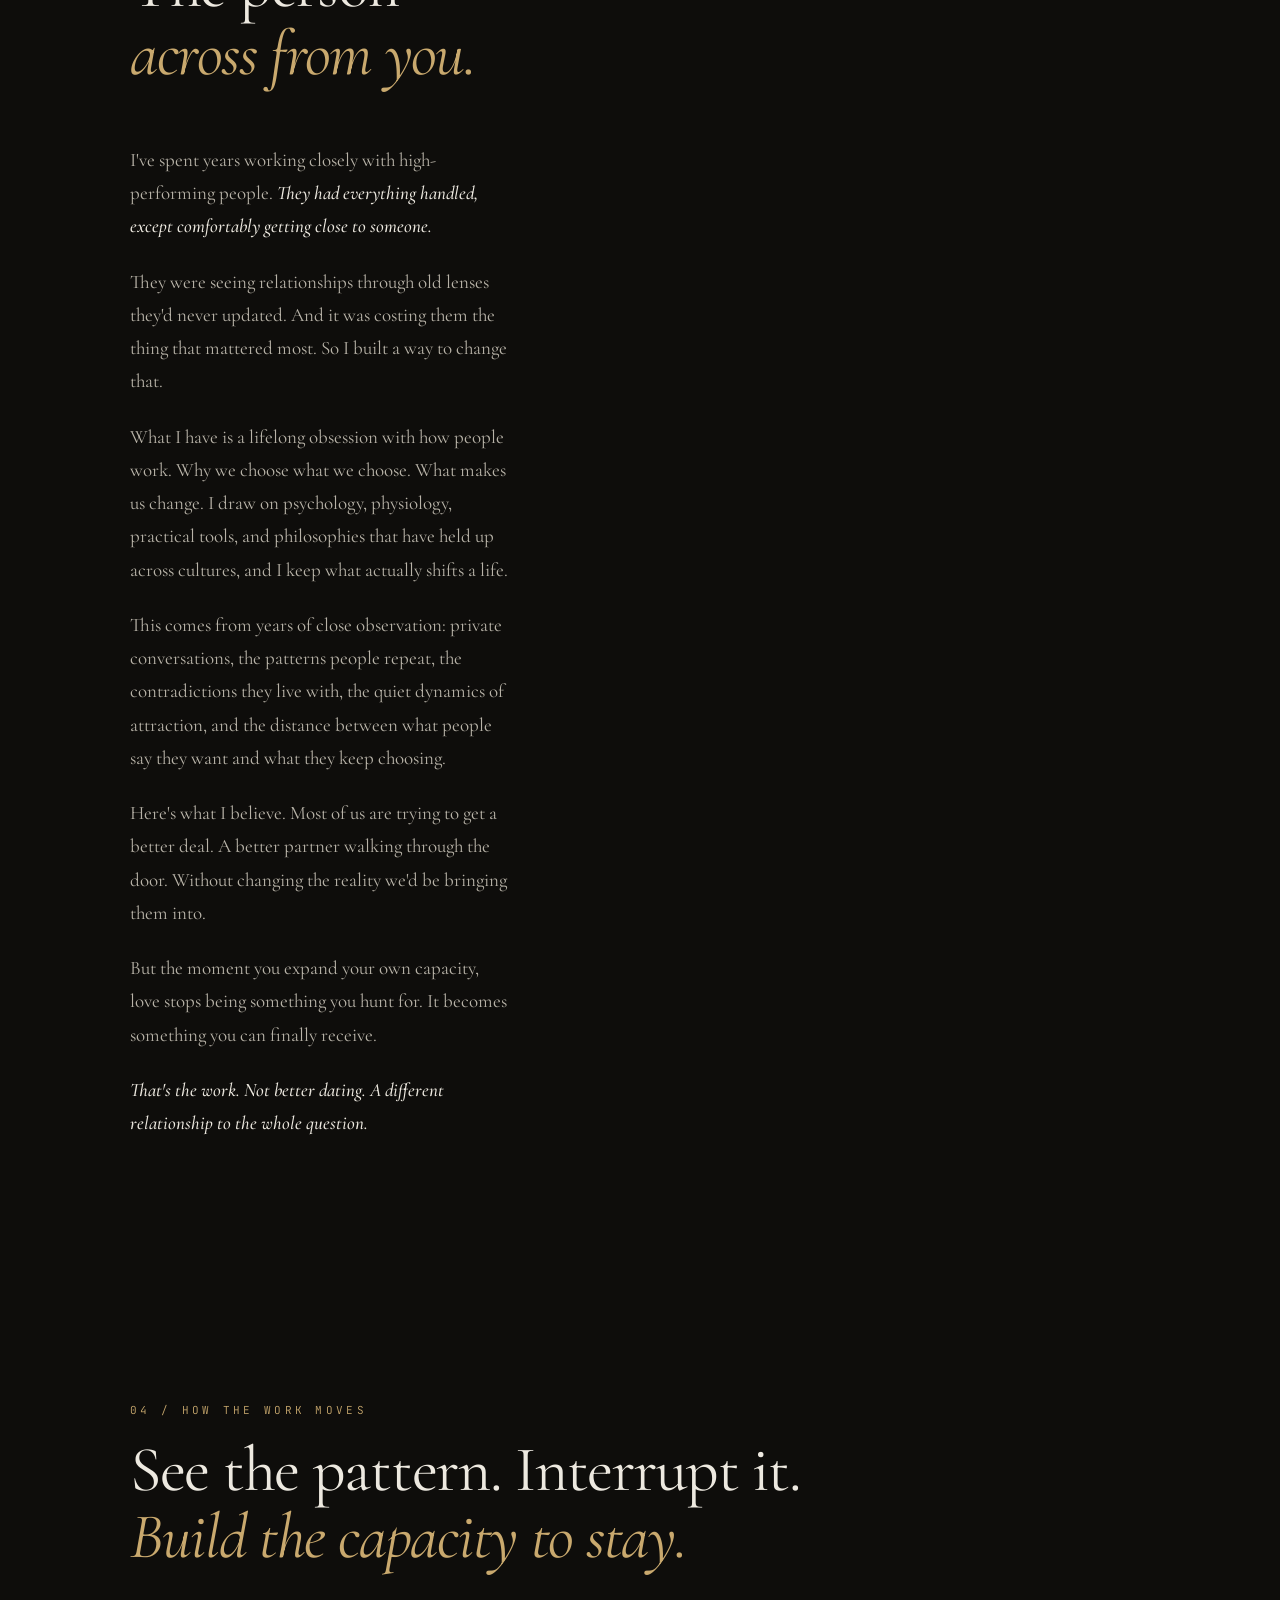
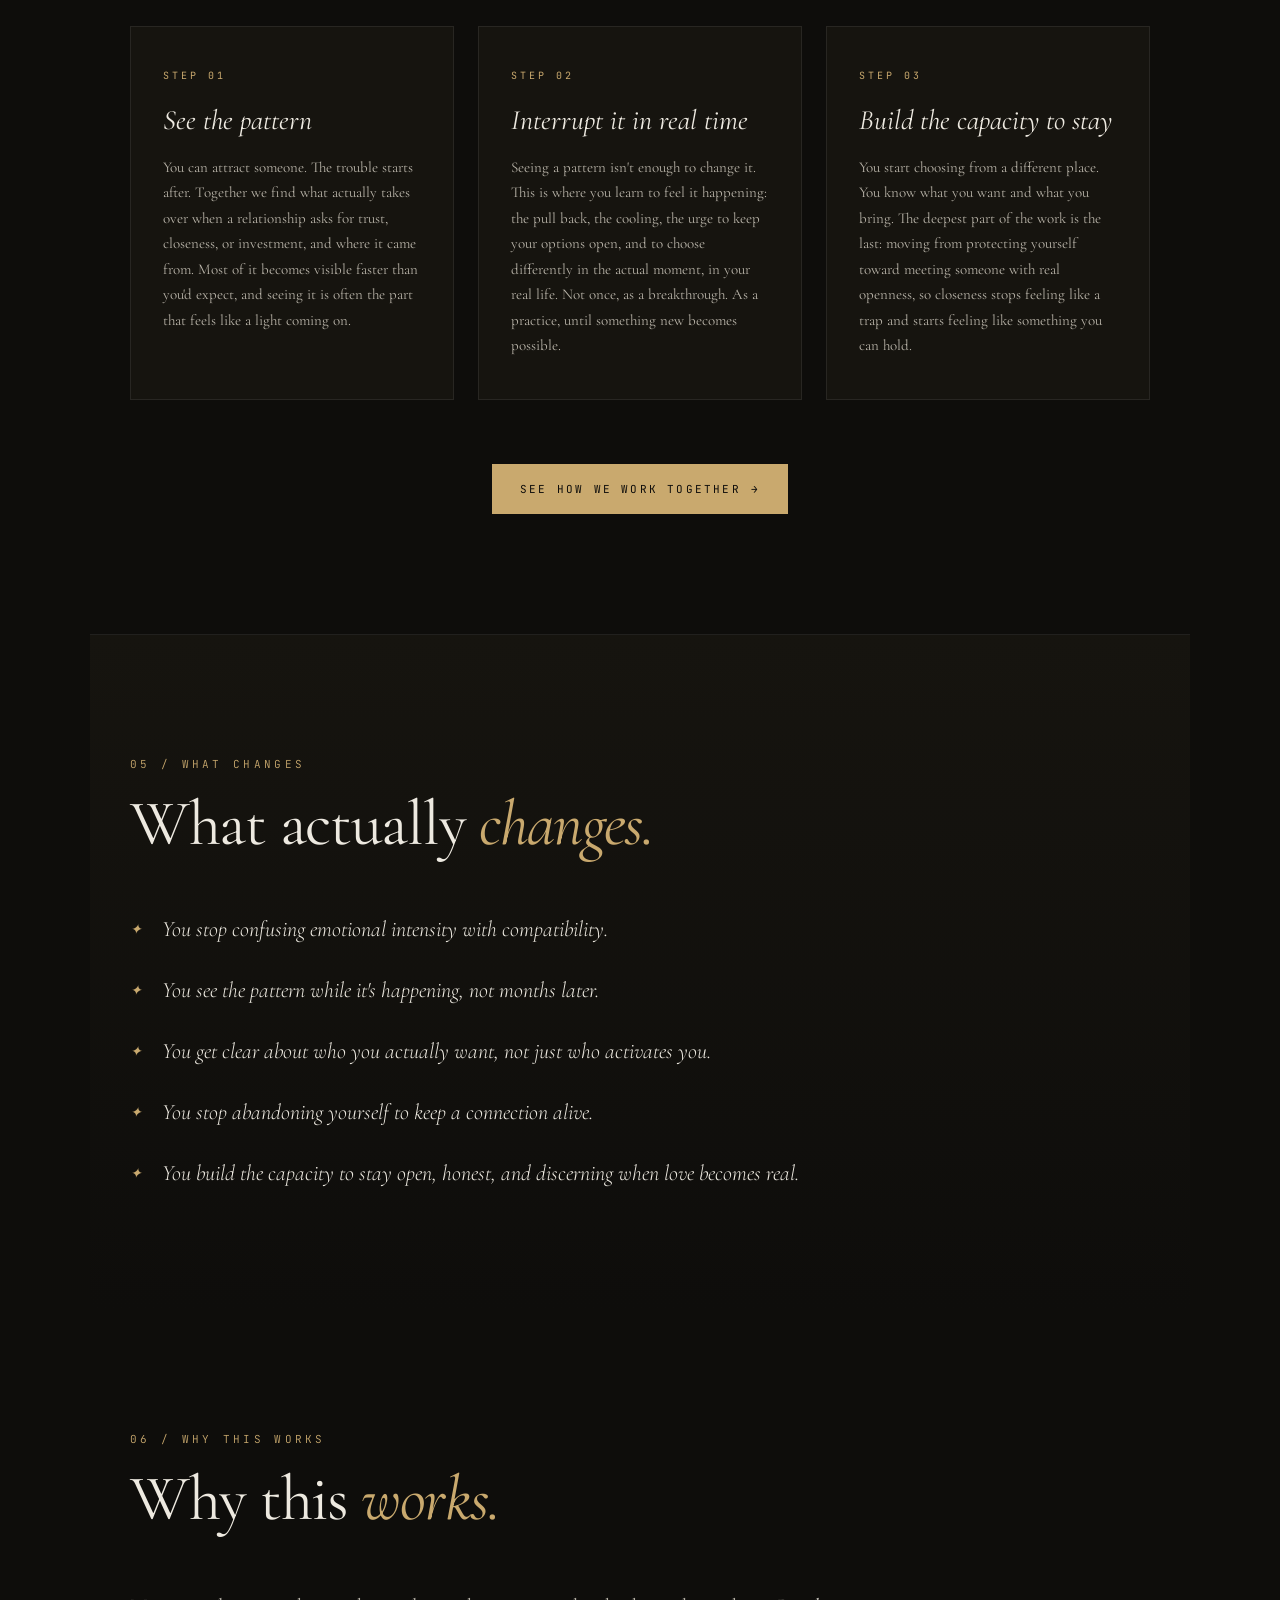
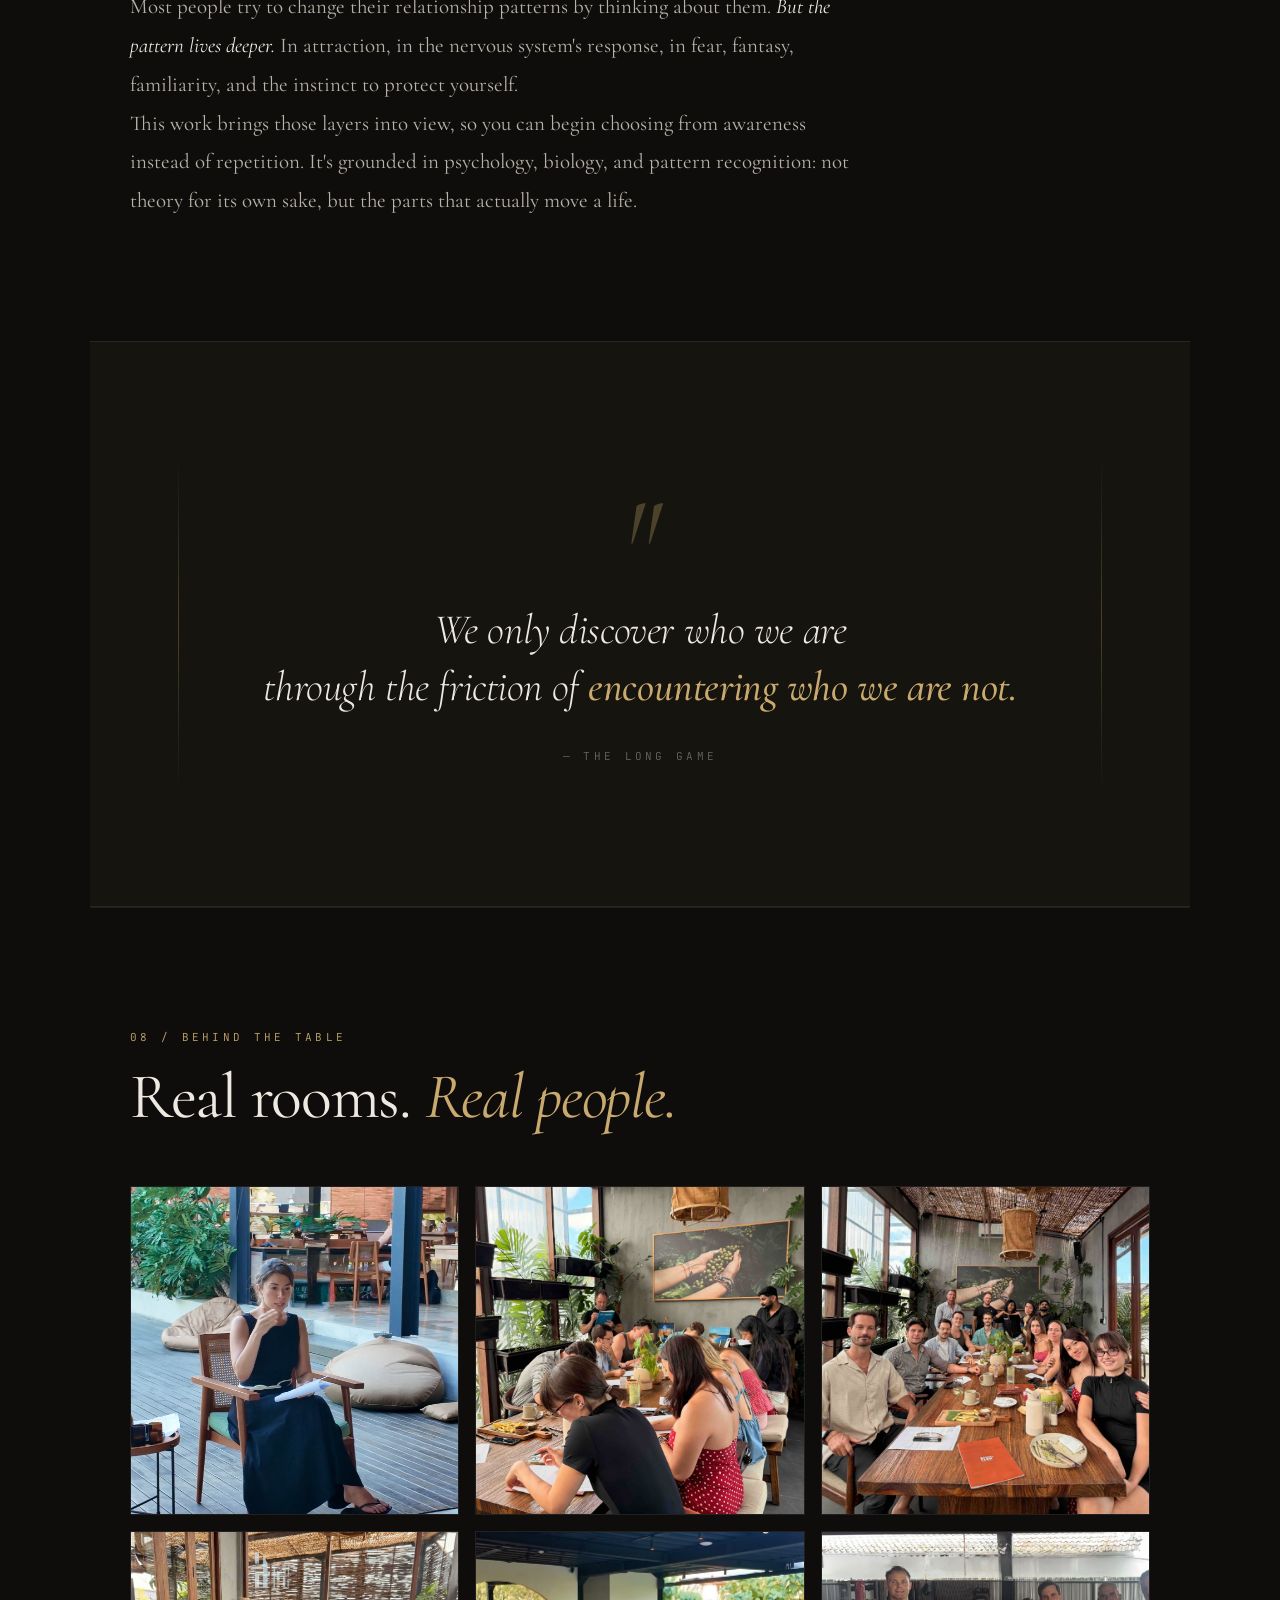
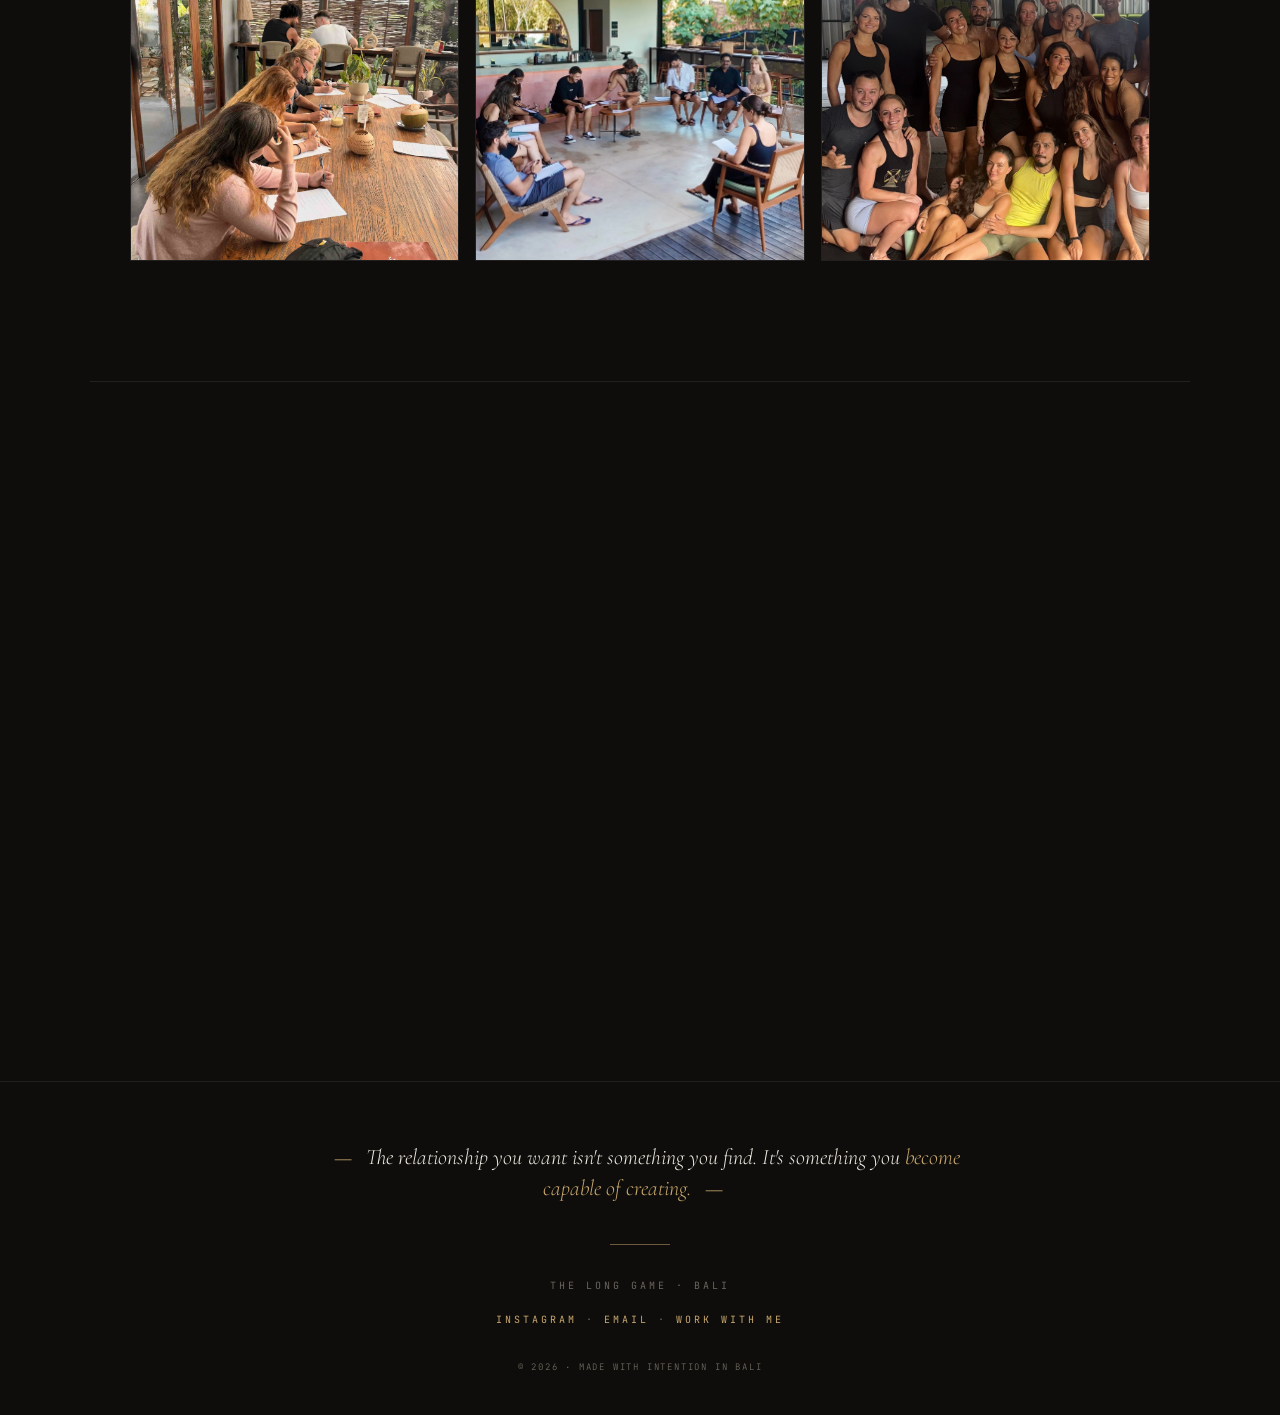
==== commit ea7bd6b3: "Add files via upload" ====
--- a/index-v2.html
+++ b/index-v2.html
@@ -4,7 +4,7 @@
 <meta charset="UTF-8">
 <meta name="viewport" content="width=device-width, initial-scale=1.0">
 <title>The Long Game — Sara · Bali</title>
-<meta name="description" content="For people who can attract connection but struggle to sustain it. The work of building the capacity for love that lasts.">
+<meta name="description" content="Casual doesn't move you anymore. The work of becoming capable of the real, lasting connection you actually want.">
 <link rel="preconnect" href="https://fonts.googleapis.com">
 <link rel="preconnect" href="https://fonts.gstatic.com" crossorigin>
 <link href="https://fonts.googleapis.com/css2?family=Cormorant+Garamond:ital,wght@0,300;0,400;0,500;0,600;0,700;1,300;1,400;1,500;1,600&family=JetBrains+Mono:wght@300;400;500&display=swap" rel="stylesheet">
@@ -636,6 +636,16 @@
 /* Subtle scroll reveal */
 .reveal { opacity: 0; transform: translateY(30px); transition: opacity 1s ease, transform 1s ease; }
 .reveal.visible { opacity: 1; transform: translateY(0); }
+/* ─── FILTER CTA / CHANGES / WHY ─── */
+.filter-cta { display:flex; gap:18px; justify-content:center; flex-wrap:wrap; margin-top:60px; }
+.changes-section { background:linear-gradient(180deg,var(--surface) 0%,var(--bg) 100%); border-top:1px solid var(--line); }
+.changes-list { list-style:none; max-width:780px; }
+.changes-list li { font-size:clamp(18px,2.1vw,22px); line-height:1.5; color:var(--cream); margin-bottom:28px; padding-left:32px; position:relative; font-style:italic; font-weight:300; }
+.changes-list li:last-child { margin-bottom:0; }
+.changes-list li::before { content:'✦'; position:absolute; left:0; color:var(--gold); font-size:14px; top:6px; }
+.why-section { background:var(--bg); }
+.why-body { font-size:clamp(17px,1.9vw,21px); line-height:1.85; color:var(--soft); max-width:740px; }
+.why-body strong { color:var(--cream); font-style:italic; font-weight:400; }
 /* ─── MOBILE REFINEMENTS ─── */
 @media (max-width: 768px) {
   section { padding: 80px 22px; }
@@ -646,9 +656,8 @@
   .cta-section { padding: 110px 22px; }
   .test-card { padding: 46px 26px; }
   .filter-section, .steps-section { padding-top: 80px; padding-bottom: 80px; }
-  .hero-cta { flex-direction: column; align-items: stretch; }
-  .hero-cta .btn, .cta-row .btn { width: 100%; justify-content: center; }
-  .cta-row { flex-direction: column; align-items: stretch; }
+  .hero-cta, .cta-row, .filter-cta { flex-direction: column; align-items: stretch; }
+  .hero-cta .btn, .cta-row .btn, .filter-cta .btn { width: 100%; justify-content: center; }
 }
 </style>
 </head>
@@ -666,9 +675,9 @@
 <!-- HERO -->
 <section class="hero">
   <div class="eyebrow mono">Sara — Bali</div>
-  <h1>You can get close.<br><em>You can't stay there.</em></h1>
-  <p class="hero-sub">Attention was never the problem. You attract people. You create connection. But when relationships begin asking for trust, vulnerability, and consistency, the same patterns return.</p>
-  <p class="hero-body">That's the work I do — helping people uncover the hidden patterns shaping their relationships so they can build the capacity for healthy, lasting love. Through a blend of psychology, biology, and pattern recognition, we work on the parts of you that determine what happens after the spark — when connection becomes real.</p>
+  <h1>Casual doesn't move you anymore. <em>You want something real.</em></h1>
+  <p class="hero-sub">You've tried the situationships, the almost-right people, the intensity that felt promising and never deepened. The problem was never a shortage of options. It's that the connection you want now asks more of you.</p>
+  <p class="hero-body">Bigger love asks for bigger honesty: more self-awareness, more emotional capacity, more willingness to grow. That's the work I do, helping people uncover the hidden patterns shaping how they choose, love, and protect themselves, so they stop repeating the same dynamics when connection becomes real.</p>
   <p class="hero-kicker">Because the relationship you want isn't something you just find. <em>It's something you become capable of creating.</em></p>
   <div class="hero-cta">
     <a href="/pricing" class="btn btn-primary">
@@ -690,11 +699,11 @@
     <div class="filter-col yes">
       <h3>This is for you if</h3>
       <ul>
-        <li>You can attract connection — but you can't seem to keep the kind you actually want.</li>
+        <li>You can attract connection, but you can't seem to keep the kind you actually want.</li>
         <li>You have options, and somehow that's become part of the problem.</li>
-        <li>You can start something easily. It's what comes after — trust, consistency, letting someone close — where it falls apart.</li>
+        <li>You can start something easily. It's what comes after that's hard: trust, consistency, letting someone close.</li>
         <li>You've felt desired, but not deeply known. Or chosen for a while, but never fully.</li>
-        <li>You're starting to suspect your independence has quietly become a cage — or that you lose yourself trying to be chosen.</li>
+        <li>You're starting to suspect your independence has quietly become a cage. Or that you lose yourself trying to be chosen.</li>
       </ul>
     </div>
     <div class="filter-col no">
@@ -706,6 +715,15 @@
       </ul>
     </div>
   </div>
+  <div class="filter-cta">
+    <a href="/pricing" class="btn btn-primary">
+      <span>Start with the Clarity Session</span>
+      <span class="arrow">→</span>
+    </a>
+    <a href="https://www.saraarbani.com/relationship-readiness-quiz" target="_blank" rel="noopener" class="btn btn-ghost">
+      <span>Take the Readiness Test</span>
+    </a>
+  </div>
 </section>
 <!-- THE TEST (moved up — capture at the recognition peak) -->
 <section id="test" class="test-section reveal">
@@ -714,7 +732,7 @@
   <div class="test-card">
     <div class="test-eyebrow mono">The Relationship Readiness Test</div>
     <h3>A detailed assessment of <em>how ready you actually are</em><br>for the relationship you say you want.</h3>
-    <p>Twenty questions designed to surface the patterns, expectations and blind spots most people never look at. Your result is delivered instantly — accurate, specific, and impossible to ignore.</p>
+    <p>Twenty questions designed to surface the patterns, expectations and blind spots most people never look at. Your result is delivered instantly: accurate, specific, and impossible to ignore.</p>
     <a href="https://www.saraarbani.com/relationship-readiness-quiz" target="_blank" rel="noopener" class="btn btn-primary">
       <span>Take the Test</span>
       <span class="arrow">→</span>
@@ -728,9 +746,10 @@
   <h2 class="section-title">The person<br><em>across from you.</em></h2>
   <div class="about-grid">
     <div class="about-text">
-      <p>I've spent years working closely with high-performing people. <strong>They had everything handled — except comfortably getting close to someone.</strong></p>
+      <p>I've spent years working closely with high-performing people. <strong>They had everything handled, except comfortably getting close to someone.</strong></p>
       <p>They were seeing relationships through old lenses they'd never updated. And it was costing them the thing that mattered most. So I built a way to change that.</p>
-      <p>What I have is a lifelong obsession with how people work. Why we choose what we choose. What makes us change. I draw on psychology, physiology, practical tools, and philosophies that have held up across cultures — and I keep what actually shifts a life.</p>
+      <p>What I have is a lifelong obsession with how people work. Why we choose what we choose. What makes us change. I draw on psychology, physiology, practical tools, and philosophies that have held up across cultures, and I keep what actually shifts a life.</p>
+      <p>This comes from years of close observation: private conversations, the patterns people repeat, the contradictions they live with, the quiet dynamics of attraction, and the distance between what people say they want and what they keep choosing.</p>
       <p>Here's what I believe. Most of us are trying to get a better deal. A better partner walking through the door. Without changing the reality we'd be bringing them into.</p>
       <p>But the moment you expand your own capacity, love stops being something you hunt for. It becomes something you can finally receive.</p>
       <p><strong>That's the work. Not better dating. A different relationship to the whole question.</strong></p>
@@ -746,17 +765,17 @@
     <div class="step-card">
       <div class="step-num">Step 01</div>
       <h3>See the pattern</h3>
-      <p>You can attract someone. The trouble starts after. Together we find what actually takes over when a relationship asks for trust, closeness, or investment — and where it came from. Most of it becomes visible faster than you'd expect, and seeing it is often the part that feels like a light coming on.</p>
+      <p>You can attract someone. The trouble starts after. Together we find what actually takes over when a relationship asks for trust, closeness, or investment, and where it came from. Most of it becomes visible faster than you'd expect, and seeing it is often the part that feels like a light coming on.</p>
     </div>
     <div class="step-card">
       <div class="step-num">Step 02</div>
       <h3>Interrupt it in real time</h3>
-      <p>Seeing a pattern isn't enough to change it. This is where you learn to feel it happening — the pull back, the cooling, the urge to keep your options open — and choose differently in the actual moment, in your real life. Not once, as a breakthrough. As a practice, until something new becomes possible.</p>
+      <p>Seeing a pattern isn't enough to change it. This is where you learn to feel it happening: the pull back, the cooling, the urge to keep your options open, and to choose differently in the actual moment, in your real life. Not once, as a breakthrough. As a practice, until something new becomes possible.</p>
     </div>
     <div class="step-card">
       <div class="step-num">Step 03</div>
       <h3>Build the capacity to stay</h3>
-      <p>You start choosing from a different place. You know what you want and what you bring. The deepest part of the work is the last: moving from protecting yourself toward meeting someone with real openness — so closeness stops feeling like a trap and starts feeling like something you can hold.</p>
+      <p>You start choosing from a different place. You know what you want and what you bring. The deepest part of the work is the last: moving from protecting yourself toward meeting someone with real openness, so closeness stops feeling like a trap and starts feeling like something you can hold.</p>
     </div>
   </div>
   <div class="steps-cta">
@@ -764,6 +783,27 @@
       <span>See How We Work Together</span>
       <span class="arrow">→</span>
     </a>
+  </div>
+</section>
+<!-- WHAT CHANGES -->
+<section id="changes" class="changes-section reveal">
+  <span class="section-num">05 / What changes</span>
+  <h2 class="section-title">What actually <em>changes.</em></h2>
+  <ul class="changes-list">
+    <li>You stop confusing emotional intensity with compatibility.</li>
+    <li>You see the pattern while it's happening, not months later.</li>
+    <li>You get clear about who you actually want, not just who activates you.</li>
+    <li>You stop abandoning yourself to keep a connection alive.</li>
+    <li>You build the capacity to stay open, honest, and discerning when love becomes real.</li>
+  </ul>
+</section>
+<!-- WHY THIS WORKS -->
+<section id="why" class="why-section reveal">
+  <span class="section-num">06 / Why this works</span>
+  <h2 class="section-title">Why this <em>works.</em></h2>
+  <div class="why-body">
+    <p>Most people try to change their relationship patterns by thinking about them. <strong>But the pattern lives deeper.</strong> In attraction, in the nervous system's response, in fear, fantasy, familiarity, and the instinct to protect yourself.</p>
+    <p>This work brings those layers into view, so you can begin choosing from awareness instead of repetition. It's grounded in psychology, biology, and pattern recognition: not theory for its own sake, but the parts that actually move a life.</p>
   </div>
 </section>
 <!-- ============================================================ -->
@@ -772,7 +812,7 @@
 <!-- ============================================================ -->
 <!--
 <section id="proof" class="proof-section reveal">
-  <span class="section-num">05 / In their words</span>
+  <span class="section-num">07 / In their words</span>
   <h2 class="section-title">What changes <em>when you see it.</em></h2>
   <div class="proof-grid">
     <div class="proof-card">
@@ -798,7 +838,7 @@
 </section>
 <!-- GALLERY -->
 <section class="gallery-section reveal">
-  <span class="section-num">06 / Behind the Table</span>
+  <span class="section-num">08 / Behind the Table</span>
   <h2 class="section-title">Real rooms. <em>Real people.</em></h2>
   <div class="gallery-grid">
     <div class="gallery-item"><img src="images/Tezza-0713.JPG" alt="Workshop" class="gallery-img"></div>
@@ -812,7 +852,7 @@
 <!-- CTA -->
 <section id="contact" class="cta-section reveal">
   <div class="cta-content">
-    <span class="section-num">07 / Begin</span>
+    <span class="section-num">09 / Begin</span>
     <h2 class="cta-heading">Ready to become someone<br><em>who can stay?</em></h2>
     <p class="cta-sub">There are a few ways to begin, depending on where you are and what you're ready for. See them, and choose your starting point.</p>
     <div class="cta-row">
